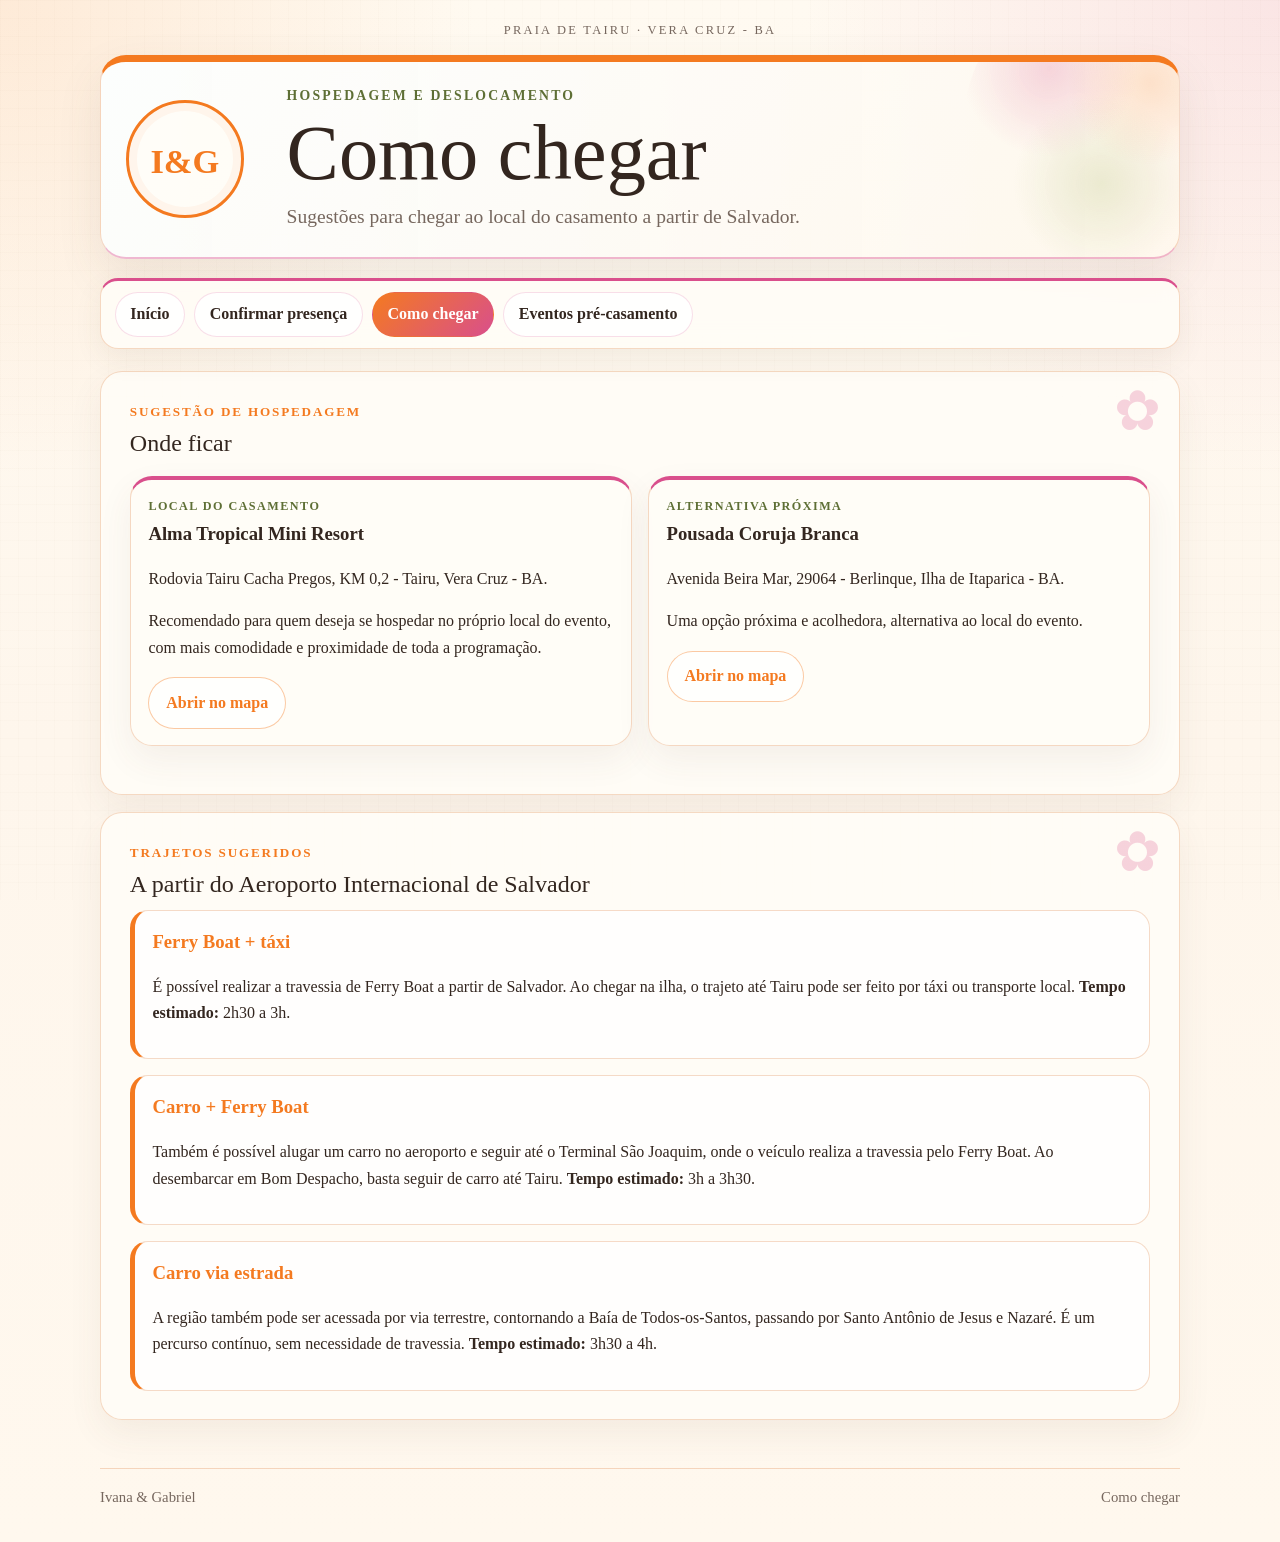
==== como-chegar.html @ ae54f816 "First Commit" ====
<!DOCTYPE html>
<html lang="pt-BR">
<head>
  <meta charset="utf-8">
  <meta name="viewport" content="width=device-width, initial-scale=1.0">
  <title>Como chegar · Ivana & Gabriel</title>
  <link rel="stylesheet" href="casamento.css">
</head>
<body>
  <div class="wedding-topbar">Praia de Tairu · Vera Cruz - BA</div>

  <main class="content">
    <header class="wedding-header">
      <div class="monogram"><span>I&amp;G</span></div>
      <div class="wedding-header-text">
        <p class="wedding-line1">Hospedagem e deslocamento</p>
        <h1 class="wedding-line2">Como chegar</h1>
        <p class="wedding-line3">Sugestões para chegar ao local do casamento a partir de Salvador.</p>
      </div>
    </header>

    <nav class="casamento-nav" aria-label="Navegação principal do casamento">
      <ul>
        <li><a href="index.html">Início</a></li>
        <li><a href="confirmacao.html">Confirmar presença</a></li>
        <li><a class="active" href="como-chegar.html">Como chegar</a></li>
        <li><a href="eventos.html">Eventos pré-casamento</a></li>
      </ul>
    </nav>

    <section class="content-box">
      <p class="eyebrow">Sugestão de hospedagem</p>
      <h1>Onde ficar</h1>
      <div class="place-grid">
        <article class="place-card">
          <span class="card-label">Local do casamento</span>
          <h3>Alma Tropical Mini Resort</h3>
          <p>Rodovia Tairu Cacha Pregos, KM 0,2 - Tairu, Vera Cruz - BA.</p>
          <p>Recomendado para quem deseja se hospedar no próprio local do evento, com mais comodidade e proximidade de toda a programação.</p>
          <div class="button-row">
            <a class="secondary-button" href="https://www.google.com/maps/search/?api=1&query=Alma%20Tropical%20Mini%20Resort%20Tairu%20Vera%20Cruz%20BA" target="_blank" rel="noopener">Abrir no mapa</a>
          </div>
        </article>

        <article class="place-card">
          <span class="card-label">Alternativa próxima</span>
          <h3>Pousada Coruja Branca</h3>
          <p>Avenida Beira Mar, 29064 - Berlinque, Ilha de Itaparica - BA.</p>
          <p>Uma opção próxima e acolhedora, alternativa ao local do evento.</p>
          <div class="button-row">
            <a class="secondary-button" href="https://www.google.com/maps/search/?api=1&query=Pousada%20Coruja%20Branca%20Berlinque%20Ilha%20de%20Itaparica%20BA" target="_blank" rel="noopener">Abrir no mapa</a>
          </div>
        </article>
      </div>
    </section>

    <section class="content-box">
      <p class="eyebrow">Trajetos sugeridos</p>
      <h1>A partir do Aeroporto Internacional de Salvador</h1>
      <div class="route-list">
        <article class="route-item">
          <h3>Ferry Boat + táxi</h3>
          <p>
            É possível realizar a travessia de Ferry Boat a partir de Salvador.
            Ao chegar na ilha, o trajeto até Tairu pode ser feito por táxi ou transporte local.
            <strong>Tempo estimado:</strong> 2h30 a 3h.
          </p>
        </article>

        <article class="route-item">
          <h3>Carro + Ferry Boat</h3>
          <p>
            Também é possível alugar um carro no aeroporto e seguir até o Terminal São Joaquim,
            onde o veículo realiza a travessia pelo Ferry Boat. Ao desembarcar em Bom Despacho,
            basta seguir de carro até Tairu. <strong>Tempo estimado:</strong> 3h a 3h30.
          </p>
        </article>

        <article class="route-item">
          <h3>Carro via estrada</h3>
          <p>
            A região também pode ser acessada por via terrestre, contornando a Baía de Todos-os-Santos,
            passando por Santo Antônio de Jesus e Nazaré. É um percurso contínuo, sem necessidade de travessia.
            <strong>Tempo estimado:</strong> 3h30 a 4h.
          </p>
        </article>
      </div>
    </section>
  </main>

  <footer class="footer">
    <span>Ivana &amp; Gabriel</span>
    <span>Como chegar</span>
  </footer>
</body>
</html>
---- casamento.css ----
:root {
  --linen: #fff8ee;
  --paper: #fffdf7;
  --sand: #f6dfbd;
  --orange: #f47a20;
  --coral: #e95f59;
  --pink: #d94f8c;
  --leaf: #9cab55;
  --leaf-dark: #5e6f35;
  --sky: #bde7e7;
  --ink: #33261f;
  --muted: #76675e;
  --border: rgba(220, 121, 58, 0.28);
  --shadow: rgba(94, 76, 55, 0.10);
}

* {
  box-sizing: border-box;
}

html {
  scroll-behavior: smooth;
}

body {
  margin: 0;
  background:
    radial-gradient(circle at top left, rgba(244, 122, 32, 0.12), transparent 30rem),
    radial-gradient(circle at top right, rgba(217, 79, 140, 0.12), transparent 30rem),
    linear-gradient(180deg, #fffaf1 0%, #fef6ec 48%, #fff8ee 100%);
  color: var(--ink);
  font-family: Georgia, "Times New Roman", serif;
  line-height: 1.65;
}

body::before {
  content: "";
  position: fixed;
  inset: 0;
  pointer-events: none;
  opacity: 0.42;
  background-image:
    linear-gradient(90deg, rgba(94, 76, 55, 0.035) 1px, transparent 1px),
    linear-gradient(rgba(94, 76, 55, 0.035) 1px, transparent 1px);
  background-size: 18px 18px;
}

main.content {
  width: min(1080px, calc(100% - 2rem));
  margin: 0 auto 3rem auto;
  position: relative;
}

.wedding-topbar {
  width: min(1080px, calc(100% - 2rem));
  margin: 1.25rem auto 0.9rem auto;
  display: flex;
  justify-content: center;
  color: var(--muted);
  letter-spacing: 0.18em;
  text-transform: uppercase;
  font-size: 0.78rem;
}

.wedding-header {
  position: relative;
  overflow: hidden;
  display: grid;
  grid-template-columns: 140px 1fr;
  gap: 1.3rem;
  align-items: center;
  background:
    linear-gradient(135deg, rgba(255,255,255,0.92), rgba(255, 248, 238, 0.92)),
    linear-gradient(90deg, rgba(189,231,231,0.55), rgba(246,223,189,0.30));
  border: 1px solid var(--border);
  border-top: 7px solid var(--orange);
  border-bottom: 2px solid rgba(217, 79, 140, 0.40);
  border-radius: 26px;
  padding: 1.45rem 1.55rem;
  margin: 0 auto 1.2rem auto;
  box-shadow: 0 18px 45px var(--shadow);
}

.wedding-header::after {
  content: "";
  position: absolute;
  right: -4.5rem;
  top: -5rem;
  width: 18rem;
  height: 18rem;
  border-radius: 50%;
  background:
    radial-gradient(circle at 30% 30%, rgba(217, 79, 140, 0.22), transparent 31%),
    radial-gradient(circle at 65% 35%, rgba(244, 122, 32, 0.18), transparent 31%),
    radial-gradient(circle at 48% 70%, rgba(156, 171, 85, 0.20), transparent 35%);
}

.monogram {
  position: relative;
  z-index: 1;
  width: 118px;
  height: 118px;
  border-radius: 50%;
  display: grid;
  place-items: center;
  border: 3px solid var(--orange);
  background: rgba(255, 253, 247, 0.82);
  color: var(--orange);
  font-size: 2.15rem;
  font-weight: 700;
  box-shadow: inset 0 0 0 8px rgba(244, 122, 32, 0.06);
}

.monogram span {
  transform: translateY(2px);
}

.wedding-header-text {
  position: relative;
  z-index: 1;
}

.wedding-line1 {
  margin: 0 0 0.35rem 0;
  font-size: 0.86rem;
  font-weight: 700;
  text-transform: uppercase;
  letter-spacing: 0.16em;
  color: var(--leaf-dark);
}

.wedding-line2 {
  margin: 0;
  font-size: clamp(2.35rem, 7vw, 4.9rem);
  line-height: 1.02;
  font-weight: 500;
  color: var(--ink);
}

.wedding-line2 .amp {
  color: var(--orange);
  font-size: 1.12em;
}

.wedding-line3 {
  margin: 0.5rem 0 0 0;
  font-size: clamp(1rem, 2vw, 1.22rem);
  color: var(--muted);
}

.casamento-nav {
  position: sticky;
  top: 0.75rem;
  z-index: 10;
  background: rgba(255, 253, 247, 0.88);
  backdrop-filter: blur(10px);
  border: 1px solid var(--border);
  border-top: 3px solid var(--pink);
  border-radius: 18px;
  padding: 0.7rem 0.85rem;
  margin-bottom: 1.4rem;
  box-shadow: 0 10px 28px rgba(94, 76, 55, 0.08);
}

.casamento-nav ul {
  list-style: none;
  display: flex;
  flex-wrap: wrap;
  gap: 0.55rem;
  margin: 0;
  padding: 0;
}

.casamento-nav a {
  display: inline-block;
  text-decoration: none;
  color: var(--ink);
  background: rgba(255,255,255,0.78);
  border: 1px solid rgba(217, 79, 140, 0.18);
  border-radius: 999px;
  padding: 0.5rem 0.92rem;
  font-weight: 700;
  transition: transform .15s ease, background .15s ease, border-color .15s ease;
}

.casamento-nav a:hover {
  transform: translateY(-1px);
  background: rgba(246, 223, 189, 0.45);
  border-color: rgba(244, 122, 32, 0.50);
  color: var(--orange);
}

.casamento-nav a.active {
  background: linear-gradient(135deg, var(--orange), var(--pink));
  border-color: transparent;
  color: #fff;
}

.hero-panel,
.content-box,
.course-intro,
.section-note,
.event-block,
.place-card,
.rsvp-card {
  background: rgba(255, 253, 247, 0.87);
  border: 1px solid var(--border);
  border-radius: 22px;
  box-shadow: 0 14px 35px rgba(94, 76, 55, 0.07);
}

.hero-panel {
  position: relative;
  overflow: hidden;
  padding: clamp(1.35rem, 3vw, 2.2rem);
  margin-bottom: 1.4rem;
}

.hero-panel::before,
.content-box::before {
  content: "✿";
  position: absolute;
  right: 1.1rem;
  top: 0.7rem;
  color: rgba(217, 79, 140, 0.24);
  font-size: 3.5rem;
  line-height: 1;
}

.eyebrow {
  margin: 0 0 0.45rem 0;
  color: var(--orange);
  font-weight: 800;
  letter-spacing: 0.14em;
  text-transform: uppercase;
  font-size: 0.82rem;
}

.hero-panel h1,
.content-box h1,
.content-box h2,
.section-title {
  margin: 0 0 0.75rem 0;
  color: var(--ink);
  line-height: 1.12;
  font-weight: 500;
}

.hero-panel h1 {
  font-size: clamp(2rem, 5vw, 3.4rem);
}

.lead {
  max-width: 760px;
  margin: 0 0 1rem 0;
  font-size: 1.1rem;
  color: var(--muted);
}

.highlight-strip {
  display: grid;
  grid-template-columns: repeat(auto-fit, minmax(165px, 1fr));
  gap: 0.75rem;
  margin: 1.3rem 0 0 0;
}

.highlight-item {
  border-left: 4px solid var(--orange);
  background: rgba(246, 223, 189, 0.30);
  border-radius: 14px;
  padding: 0.85rem 0.95rem;
}

.highlight-label,
.card-label {
  display: block;
  color: var(--leaf-dark);
  font-size: 0.76rem;
  font-weight: 800;
  text-transform: uppercase;
  letter-spacing: 0.12em;
}

.highlight-value {
  display: block;
  margin-top: 0.2rem;
  font-weight: 700;
}

.cards-grid {
  display: grid;
  grid-template-columns: repeat(auto-fit, minmax(245px, 1fr));
  gap: 1rem;
  margin-bottom: 1.5rem;
}

.cards-grid a {
  text-decoration: none;
  color: inherit;
}

.page-card {
  height: 100%;
  position: relative;
  overflow: hidden;
  background: rgba(255, 253, 247, 0.92);
  border: 1px solid var(--border);
  border-top: 4px solid var(--orange);
  border-radius: 20px;
  padding: 1rem 1.05rem;
  transition: transform 0.15s ease, box-shadow 0.15s ease, border-color 0.15s ease;
}

.page-card::after {
  content: "";
  position: absolute;
  right: -1.1rem;
  bottom: -1.1rem;
  width: 5.8rem;
  height: 5.8rem;
  border-radius: 50%;
  background: rgba(189, 231, 231, 0.40);
}

.page-card:hover {
  transform: translateY(-3px);
  box-shadow: 0 18px 38px rgba(94, 76, 55, 0.12);
  border-color: rgba(217, 79, 140, 0.42);
}

.page-card h3 {
  margin: 0.25rem 0 0.45rem 0;
  font-size: 1.18rem;
  color: var(--ink);
}

.page-card p {
  margin: 0;
  color: var(--muted);
}

.content-box {
  position: relative;
  padding: clamp(1.2rem, 3vw, 1.8rem);
  margin-bottom: 1.1rem;
}

.section-note {
  border-left: 5px solid var(--leaf);
  padding: 1rem 1.1rem;
  color: var(--muted);
  margin-bottom: 1rem;
}

.timeline {
  display: grid;
  gap: 1rem;
  margin: 1.3rem 0;
}

.event-block {
  overflow: hidden;
  display: grid;
  grid-template-columns: 180px 1fr;
  border-left: 6px solid var(--orange);
}

.event-date {
  background: linear-gradient(180deg, rgba(244, 122, 32, 0.13), rgba(217, 79, 140, 0.08));
  padding: 1rem;
  font-weight: 800;
  color: var(--orange);
}

.event-body {
  padding: 1rem 1.15rem;
}

.event-body h3 {
  margin: 0 0 0.35rem 0;
  font-size: 1.25rem;
}

.event-body p {
  margin: 0;
  color: var(--muted);
}

.place-grid {
  display: grid;
  grid-template-columns: repeat(auto-fit, minmax(270px, 1fr));
  gap: 1rem;
  margin: 1.2rem 0;
}

.place-card {
  padding: 1rem 1.1rem;
  border-top: 4px solid var(--pink);
}

.place-card h3 {
  margin: 0.2rem 0 0.35rem 0;
}

.route-list {
  display: grid;
  gap: 1rem;
}

.route-item {
  background: rgba(255, 255, 255, 0.72);
  border: 1px solid var(--border);
  border-left: 5px solid var(--orange);
  border-radius: 18px;
  padding: 1rem 1.1rem;
}

.route-item h3 {
  color: var(--orange);
  margin: 0 0 0.35rem 0;
}

.button-row {
  display: flex;
  flex-wrap: wrap;
  gap: 0.7rem;
  margin-top: 1rem;
}

.primary-button,
.secondary-button {
  display: inline-block;
  text-decoration: none;
  border-radius: 999px;
  font-weight: 800;
  padding: 0.72rem 1.05rem;
}

.primary-button {
  background: linear-gradient(135deg, var(--orange), var(--pink));
  color: #fff;
  box-shadow: 0 12px 24px rgba(244, 122, 32, 0.20);
}

.secondary-button {
  color: var(--orange);
  border: 1px solid rgba(244, 122, 32, 0.40);
  background: rgba(255,255,255,0.72);
}

.rsvp-card {
  padding: 1.2rem;
  margin-top: 1rem;
}

.rsvp-options {
  display: grid;
  gap: 0.85rem;
  margin: 1rem 0;
}

.rsvp-option {
  display: flex;
  align-items: center;
  gap: 0.75rem;
  border: 1px solid var(--border);
  border-radius: 16px;
  padding: 0.85rem;
  background: rgba(255, 255, 255, 0.62);
  font-weight: 700;
}

.rsvp-option input {
  width: 1.1rem;
  height: 1.1rem;
  accent-color: var(--orange);
}

.form-grid {
  display: grid;
  grid-template-columns: repeat(auto-fit, minmax(220px, 1fr));
  gap: 0.8rem;
}

.form-field label {
  display: block;
  font-weight: 800;
  color: var(--leaf-dark);
  font-size: 0.82rem;
  text-transform: uppercase;
  letter-spacing: 0.08em;
  margin-bottom: 0.25rem;
}

.form-field input,
.form-field textarea {
  width: 100%;
  border: 1px solid var(--border);
  border-radius: 14px;
  padding: 0.75rem 0.85rem;
  font: inherit;
  background: rgba(255,255,255,0.78);
  color: var(--ink);
}

.form-field textarea {
  min-height: 105px;
  resize: vertical;
}

.footer {
  width: min(1080px, calc(100% - 2rem));
  margin: 2rem auto;
  color: var(--muted);
  display: flex;
  justify-content: space-between;
  gap: 1rem;
  border-top: 1px solid var(--border);
  padding-top: 1rem;
  font-size: 0.92rem;
}

small,
.muted {
  color: var(--muted);
}

@media (max-width: 720px) {
  .wedding-header,
  .event-block {
    grid-template-columns: 1fr;
  }

  .wedding-header {
    text-align: center;
  }

  .monogram {
    margin: 0 auto;
    width: 98px;
    height: 98px;
  }

  .casamento-nav {
    position: static;
  }

  .casamento-nav ul {
    flex-direction: column;
  }

  .casamento-nav a {
    width: 100%;
    text-align: center;
  }

  .event-date {
    padding-bottom: 0.2rem;
  }

  .footer {
    flex-direction: column;
    text-align: center;
  }
}
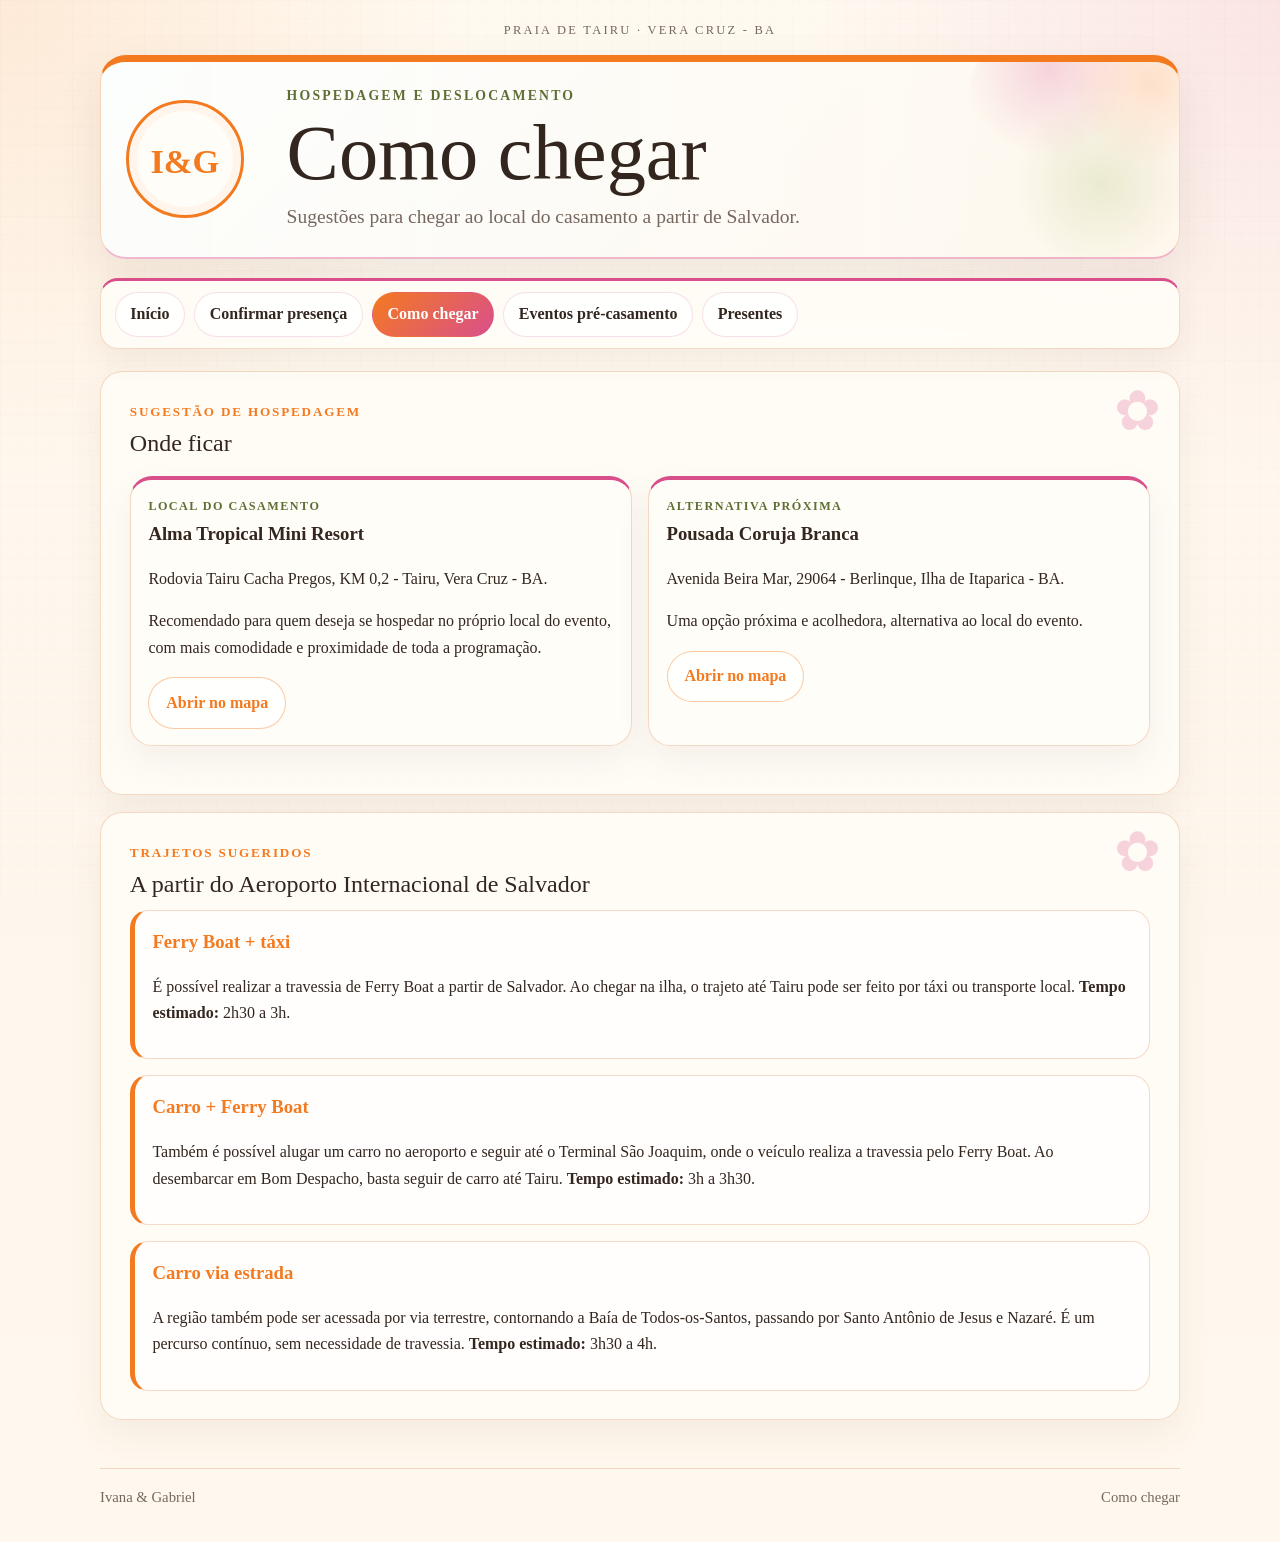
==== commit e4583d30: "Updated site" ====
--- a/como-chegar.html
+++ b/como-chegar.html
@@ -22,9 +22,10 @@
     <nav class="casamento-nav" aria-label="Navegação principal do casamento">
       <ul>
         <li><a href="index.html">Início</a></li>
-        <li><a href="confirmacao.html">Confirmar presença</a></li>
+        <li><a href="https://gabrielorso.shinyapps.io/Confirmacao" target="_blank" rel="noopener">Confirmar presença</a></li>
         <li><a class="active" href="como-chegar.html">Como chegar</a></li>
         <li><a href="eventos.html">Eventos pré-casamento</a></li>
+        <li><a href="presentes.html">Presentes</a></li>
       </ul>
     </nav>
 
--- a/casamento.css
+++ b/casamento.css
@@ -563,3 +563,159 @@
     text-align: center;
   }
 }
+
+
+/* Página de presentes */
+.gifts-intro {
+  overflow: hidden;
+}
+
+.pix-box {
+  display: grid;
+  gap: 0.2rem;
+  width: min(560px, 100%);
+  margin-top: 1rem;
+  padding: 0.95rem 1.05rem;
+  border: 1px dashed rgba(244, 122, 32, 0.65);
+  border-radius: 18px;
+  background: rgba(255, 255, 255, 0.72);
+  cursor: pointer;
+}
+
+.pix-box strong {
+  color: var(--orange);
+  font-size: 1.2rem;
+  letter-spacing: 0.03em;
+}
+
+.pix-box small {
+  color: var(--muted);
+}
+
+.gifts-note {
+  margin-top: -0.3rem;
+  margin-bottom: 1rem;
+}
+
+.gifts-grid {
+  display: grid;
+  grid-template-columns: repeat(auto-fit, minmax(245px, 1fr));
+  gap: 1rem;
+  margin-bottom: 1.5rem;
+}
+
+.gift-card {
+  overflow: hidden;
+  display: grid;
+  grid-template-rows: 118px 1fr;
+  background: rgba(255, 253, 247, 0.92);
+  border: 1px solid var(--border);
+  border-radius: 20px;
+  box-shadow: 0 14px 35px rgba(94, 76, 55, 0.07);
+}
+
+.gift-photo {
+  display: grid;
+  place-items: center;
+  min-height: 118px;
+  font-size: 3rem;
+  background:
+    radial-gradient(circle at 20% 20%, rgba(255, 255, 255, 0.75), transparent 32%),
+    linear-gradient(135deg, rgba(189,231,231,0.50), rgba(246,223,189,0.50));
+}
+
+.gift-viagem { background: linear-gradient(135deg, rgba(189,231,231,0.72), rgba(156,171,85,0.28)); }
+.gift-boleto { background: linear-gradient(135deg, rgba(246,223,189,0.70), rgba(244,122,32,0.18)); }
+.gift-bahia { background: linear-gradient(135deg, rgba(217,79,140,0.22), rgba(244,122,32,0.22)); }
+.gift-casa { background: linear-gradient(135deg, rgba(255,255,255,0.80), rgba(246,223,189,0.55)); }
+.gift-cafe { background: linear-gradient(135deg, rgba(246,223,189,0.62), rgba(189,231,231,0.36)); }
+.gift-limpeza { background: linear-gradient(135deg, rgba(189,231,231,0.66), rgba(217,79,140,0.16)); }
+.gift-jantar { background: linear-gradient(135deg, rgba(244,122,32,0.19), rgba(217,79,140,0.22)); }
+.gift-livre { background: linear-gradient(135deg, rgba(255,248,238,0.85), rgba(156,171,85,0.26)); }
+
+.gift-content {
+  padding: 0.95rem 1rem 1.05rem;
+}
+
+.gift-content h3 {
+  margin: 0.22rem 0 0.35rem;
+  font-size: 1.1rem;
+  line-height: 1.22;
+}
+
+.gift-content p {
+  margin: 0 0 0.75rem;
+  color: var(--muted);
+  min-height: 3.1rem;
+}
+
+.gift-price {
+  display: block;
+  color: var(--orange);
+  font-size: 1.05rem;
+  margin-bottom: 0.8rem;
+}
+
+.gift-button {
+  width: 100%;
+  border: 0;
+  border-radius: 999px;
+  padding: 0.72rem 1rem;
+  background: linear-gradient(135deg, var(--orange), var(--pink));
+  color: #fff;
+  font: inherit;
+  font-weight: 800;
+  cursor: pointer;
+  box-shadow: 0 12px 24px rgba(244, 122, 32, 0.16);
+  transition: transform .15s ease, filter .15s ease;
+}
+
+.gift-button:hover {
+  transform: translateY(-1px);
+  filter: brightness(1.03);
+}
+
+#copy-toast {
+  position: fixed;
+  left: 50%;
+  bottom: 24px;
+  z-index: 9999;
+  transform: translateX(-50%) translateY(12px);
+  pointer-events: none;
+  opacity: 0;
+  padding: 0.72rem 1rem;
+  border-radius: 999px;
+  background: linear-gradient(135deg, var(--orange), var(--pink));
+  color: #fff;
+  font-weight: 800;
+  box-shadow: 0 18px 36px rgba(94, 76, 55, 0.20);
+  transition: opacity .18s ease, transform .18s ease;
+}
+
+#copy-toast.show {
+  opacity: 1;
+  transform: translateX(-50%) translateY(0);
+}
+
+.copyable {
+  -webkit-tap-highlight-color: transparent;
+}
+
+@media (max-width: 520px) {
+  .gifts-grid {
+    grid-template-columns: 1fr;
+  }
+
+  .gift-card {
+    grid-template-rows: 92px 1fr;
+  }
+
+  .gift-photo {
+    min-height: 92px;
+    font-size: 2.55rem;
+  }
+
+  .gift-content p {
+    min-height: auto;
+  }
+}
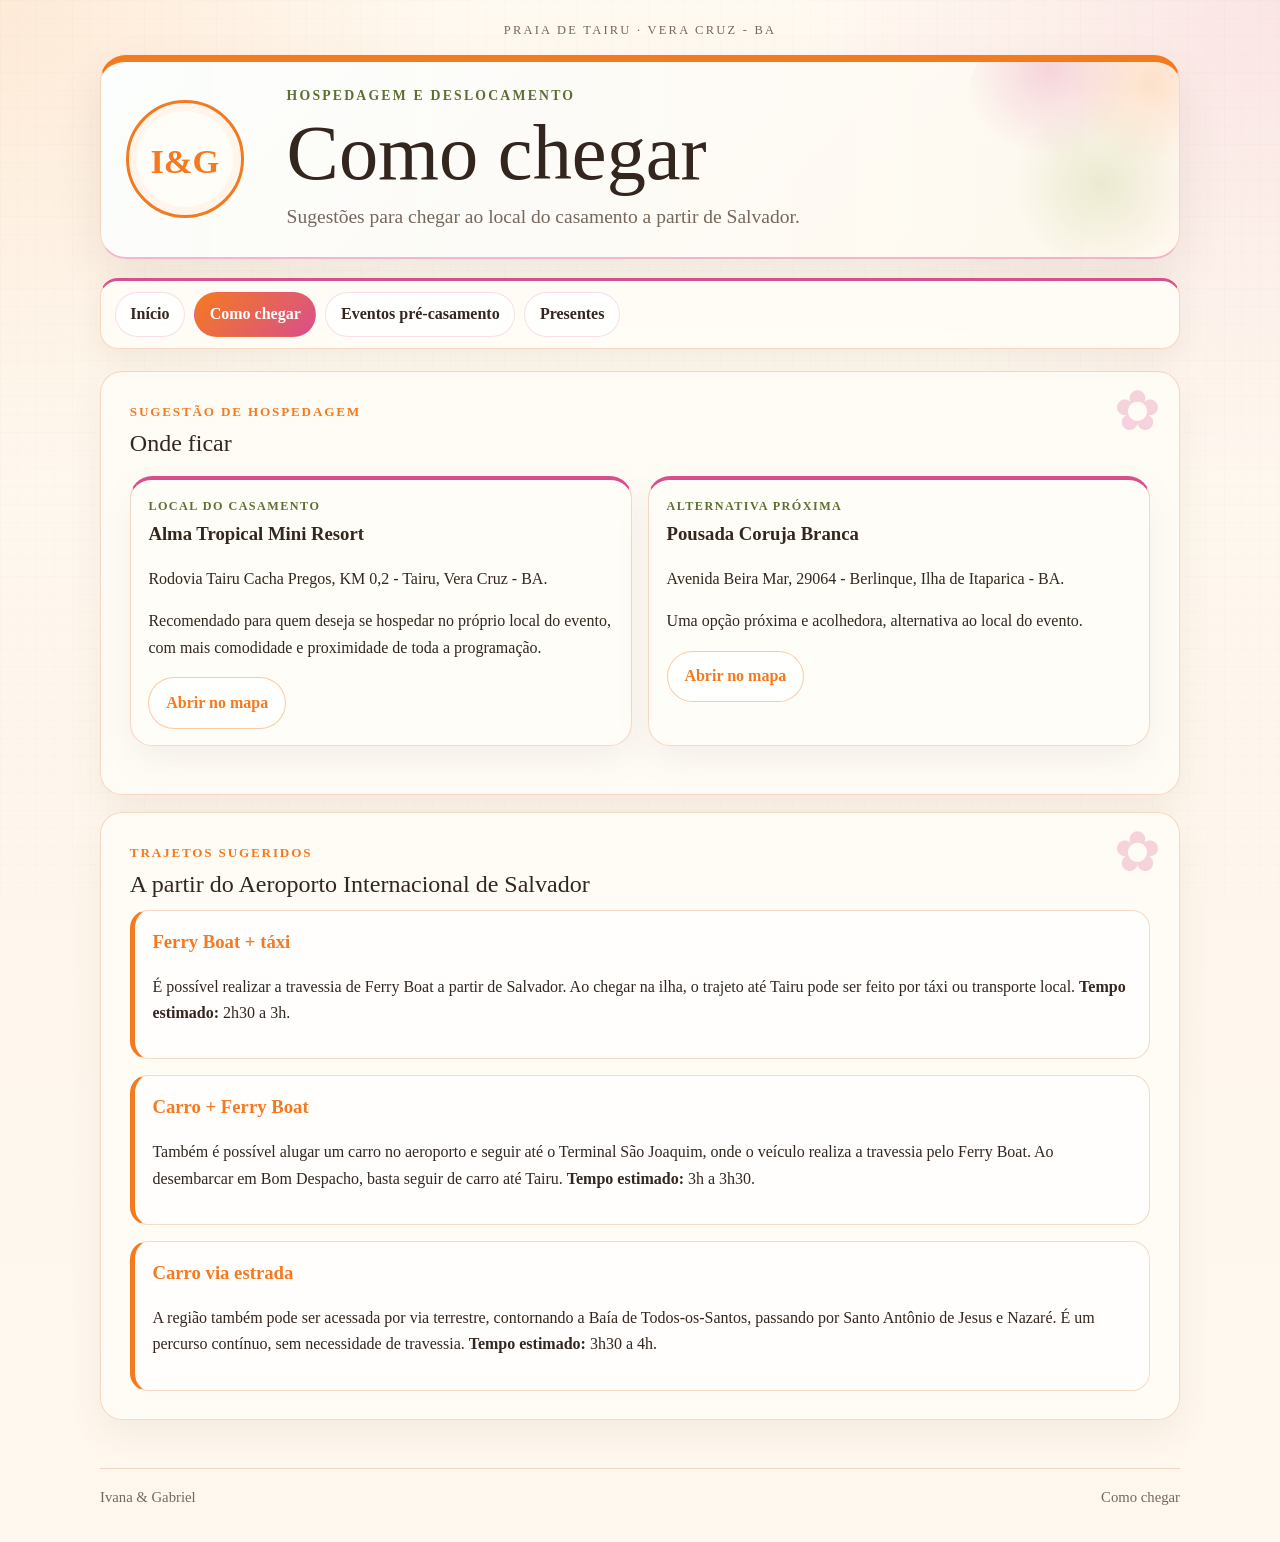
==== commit 09f50921: "Updated website" ====
--- a/como-chegar.html
+++ b/como-chegar.html
@@ -22,7 +22,9 @@
     <nav class="casamento-nav" aria-label="Navegação principal do casamento">
       <ul>
         <li><a href="index.html">Início</a></li>
+        <!--
         <li><a href="https://gabrielorso.shinyapps.io/Confirmacao" target="_blank" rel="noopener">Confirmar presença</a></li>
+        -->
         <li><a class="active" href="como-chegar.html">Como chegar</a></li>
         <li><a href="eventos.html">Eventos pré-casamento</a></li>
         <li><a href="presentes.html">Presentes</a></li>
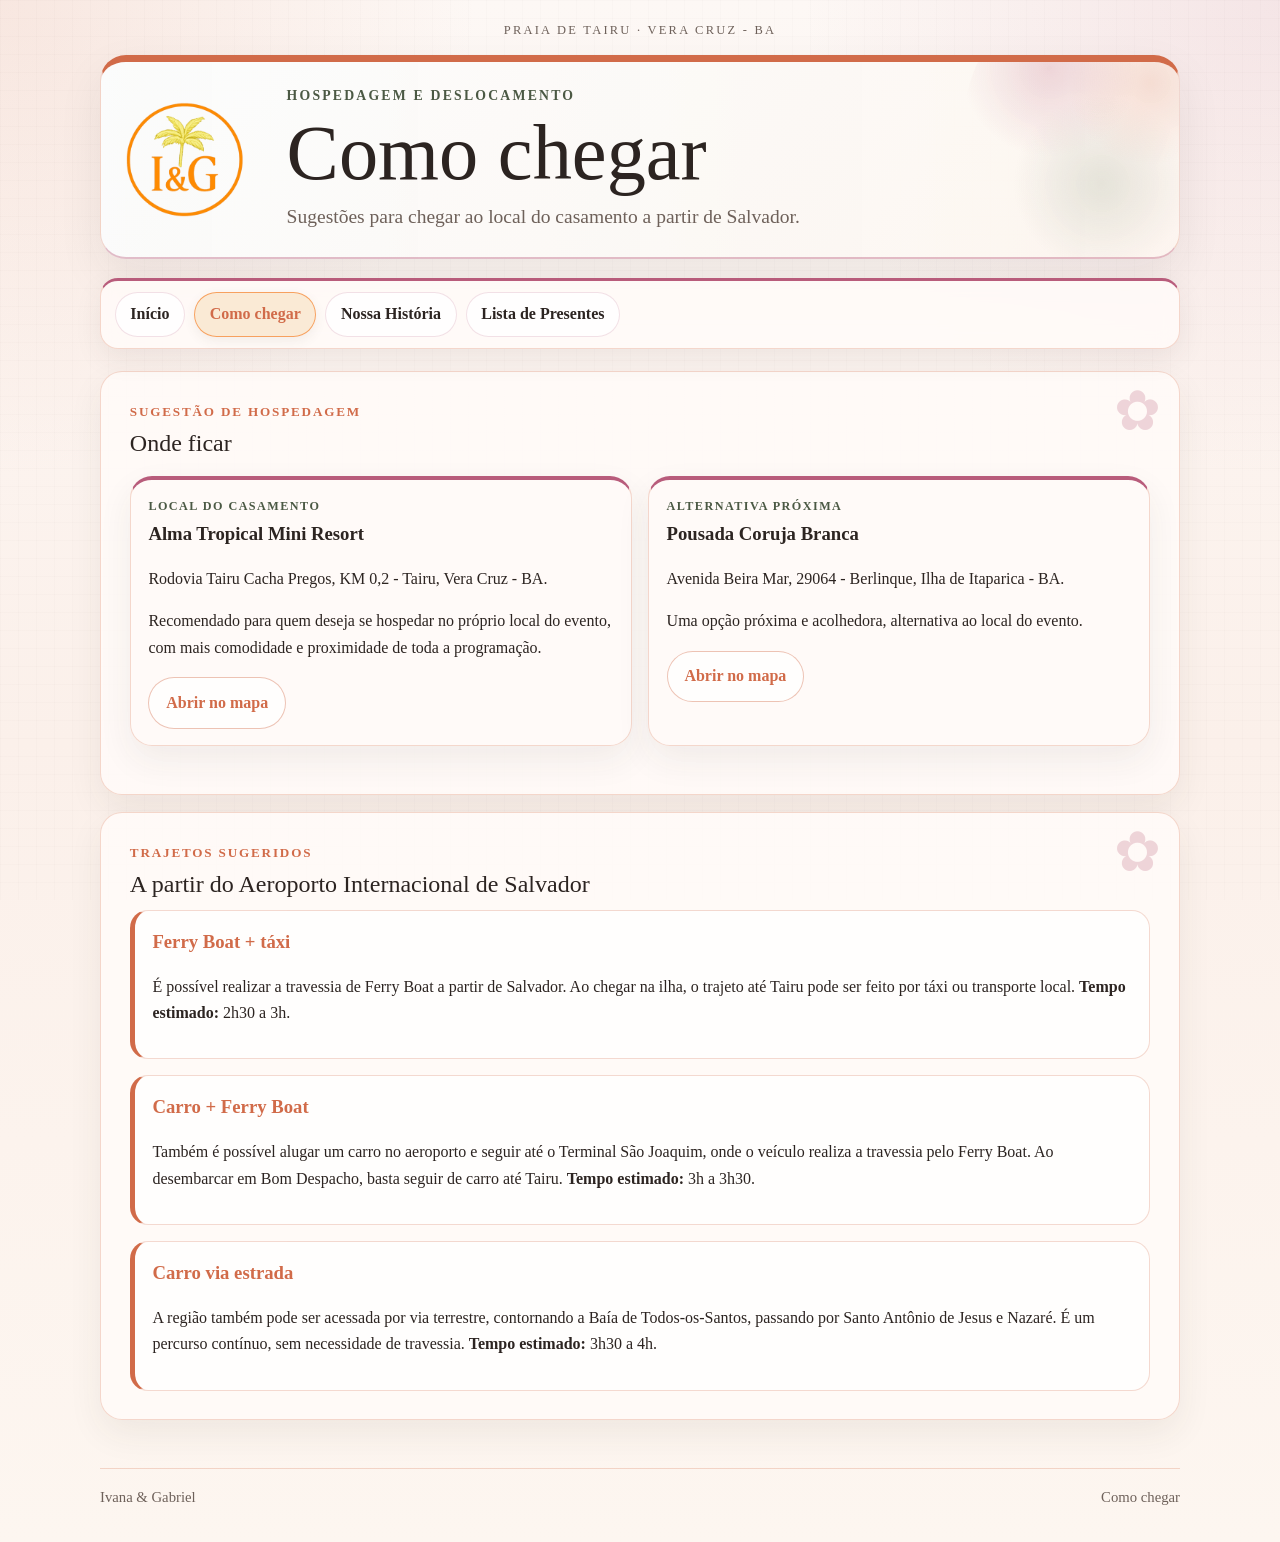
==== commit cefda849: "Updated Website" ====
--- a/como-chegar.html
+++ b/como-chegar.html
@@ -11,7 +11,7 @@
 
   <main class="content">
     <header class="wedding-header">
-      <div class="monogram"><span>I&amp;G</span></div>
+      <div class="monogram"><img src="img/IG.png" alt="Monograma de Ivana e Gabriel"></div>
       <div class="wedding-header-text">
         <p class="wedding-line1">Hospedagem e deslocamento</p>
         <h1 class="wedding-line2">Como chegar</h1>
@@ -26,8 +26,8 @@
         <li><a href="https://gabrielorso.shinyapps.io/Confirmacao" target="_blank" rel="noopener">Confirmar presença</a></li>
         -->
         <li><a class="active" href="como-chegar.html">Como chegar</a></li>
-        <li><a href="eventos.html">Eventos pré-casamento</a></li>
-        <li><a href="presentes.html">Presentes</a></li>
+        <li><a href="historia.html">Nossa História</a></li>
+        <li><a href="presentes.html">Lista de Presentes</a></li>
       </ul>
     </nav>
 
--- a/casamento.css
+++ b/casamento.css
@@ -1,17 +1,18 @@
 :root {
-  --linen: #fff8ee;
-  --paper: #fffdf7;
-  --sand: #f6dfbd;
-  --orange: #f47a20;
-  --coral: #e95f59;
-  --pink: #d94f8c;
-  --leaf: #9cab55;
-  --leaf-dark: #5e6f35;
-  --sky: #bde7e7;
-  --ink: #33261f;
-  --muted: #76675e;
-  --border: rgba(220, 121, 58, 0.28);
-  --shadow: rgba(94, 76, 55, 0.10);
+  --linen: #fdf6f0;
+  --paper: #fffbf9;
+  --sand: #e8d5c4;
+  --orange: #d16b49;
+  --ampcolor: #ff8b00;
+  --coral: #d97368;
+  --pink: #b85c7b;
+  --leaf: #829379;
+  --leaf-dark: #4b5944;
+  --sky: #a8c4c7;
+  --ink: #2c2421;
+  --muted: #6e615a;
+  --border: rgba(209, 107, 73, 0.25);
+  --shadow: rgba(44, 36, 33, 0.08);
 }
 
 * {
@@ -25,9 +26,9 @@
 body {
   margin: 0;
   background:
-    radial-gradient(circle at top left, rgba(244, 122, 32, 0.12), transparent 30rem),
-    radial-gradient(circle at top right, rgba(217, 79, 140, 0.12), transparent 30rem),
-    linear-gradient(180deg, #fffaf1 0%, #fef6ec 48%, #fff8ee 100%);
+    radial-gradient(circle at top left, rgba(209, 107, 73, 0.12), transparent 30rem),
+    radial-gradient(circle at top right, rgba(184, 92, 123, 0.12), transparent 30rem),
+    linear-gradient(180deg, #fdf8f5 0%, #fbf0ea 48%, #fdf6f0 100%);
   color: var(--ink);
   font-family: Georgia, "Times New Roman", serif;
   line-height: 1.65;
@@ -40,8 +41,8 @@
   pointer-events: none;
   opacity: 0.42;
   background-image:
-    linear-gradient(90deg, rgba(94, 76, 55, 0.035) 1px, transparent 1px),
-    linear-gradient(rgba(94, 76, 55, 0.035) 1px, transparent 1px);
+    linear-gradient(90deg, rgba(60, 50, 45, 0.035) 1px, transparent 1px),
+    linear-gradient(rgba(60, 50, 45, 0.035) 1px, transparent 1px);
   background-size: 18px 18px;
 }
 
@@ -70,11 +71,11 @@
   gap: 1.3rem;
   align-items: center;
   background:
-    linear-gradient(135deg, rgba(255,255,255,0.92), rgba(255, 248, 238, 0.92)),
-    linear-gradient(90deg, rgba(189,231,231,0.55), rgba(246,223,189,0.30));
+    linear-gradient(135deg, rgba(255, 255, 255, 0.92), rgba(253, 246, 240, 0.92)),
+    linear-gradient(90deg, rgba(168, 196, 199, 0.55), rgba(232, 213, 196, 0.30));
   border: 1px solid var(--border);
   border-top: 7px solid var(--orange);
-  border-bottom: 2px solid rgba(217, 79, 140, 0.40);
+  border-bottom: 2px solid rgba(184, 92, 123, 0.40);
   border-radius: 26px;
   padding: 1.45rem 1.55rem;
   margin: 0 auto 1.2rem auto;
@@ -90,9 +91,9 @@
   height: 18rem;
   border-radius: 50%;
   background:
-    radial-gradient(circle at 30% 30%, rgba(217, 79, 140, 0.22), transparent 31%),
-    radial-gradient(circle at 65% 35%, rgba(244, 122, 32, 0.18), transparent 31%),
-    radial-gradient(circle at 48% 70%, rgba(156, 171, 85, 0.20), transparent 35%);
+    radial-gradient(circle at 30% 30%, rgba(184, 92, 123, 0.22), transparent 31%),
+    radial-gradient(circle at 65% 35%, rgba(209, 107, 73, 0.18), transparent 31%),
+    radial-gradient(circle at 48% 70%, rgba(130, 147, 121, 0.20), transparent 35%);
 }
 
 .monogram {
@@ -100,15 +101,21 @@
   z-index: 1;
   width: 118px;
   height: 118px;
-  border-radius: 50%;
   display: grid;
   place-items: center;
-  border: 3px solid var(--orange);
-  background: rgba(255, 253, 247, 0.82);
-  color: var(--orange);
-  font-size: 2.15rem;
-  font-weight: 700;
-  box-shadow: inset 0 0 0 8px rgba(244, 122, 32, 0.06);
+
+  /* A própria imagem já possui o círculo */
+  border: none;
+  border-radius: 0;
+  background: transparent;
+  box-shadow: none;
+}
+
+.monogram img {
+  display: block;
+  width: 100%;
+  height: 100%;
+  object-fit: contain;
 }
 
 .monogram span {
@@ -138,7 +145,7 @@
 }
 
 .wedding-line2 .amp {
-  color: var(--orange);
+  color: var(--ampcolor);
   font-size: 1.12em;
 }
 
@@ -152,14 +159,14 @@
   position: sticky;
   top: 0.75rem;
   z-index: 10;
-  background: rgba(255, 253, 247, 0.88);
+  background: rgba(255, 251, 249, 0.88);
   backdrop-filter: blur(10px);
   border: 1px solid var(--border);
   border-top: 3px solid var(--pink);
   border-radius: 18px;
   padding: 0.7rem 0.85rem;
   margin-bottom: 1.4rem;
-  box-shadow: 0 10px 28px rgba(94, 76, 55, 0.08);
+  box-shadow: 0 10px 28px rgba(60, 50, 45, 0.08);
 }
 
 .casamento-nav ul {
@@ -175,8 +182,8 @@
   display: inline-block;
   text-decoration: none;
   color: var(--ink);
-  background: rgba(255,255,255,0.78);
-  border: 1px solid rgba(217, 79, 140, 0.18);
+  background: rgba(255, 255, 255, 0.78);
+  border: 1px solid rgba(184, 92, 123, 0.18);
   border-radius: 999px;
   padding: 0.5rem 0.92rem;
   font-weight: 700;
@@ -185,15 +192,16 @@
 
 .casamento-nav a:hover {
   transform: translateY(-1px);
-  background: rgba(246, 223, 189, 0.45);
-  border-color: rgba(244, 122, 32, 0.50);
+  background: rgba(232, 213, 196, 0.45);
+  border-color: rgba(209, 107, 73, 0.50);
   color: var(--orange);
 }
 
 .casamento-nav a.active {
-  background: linear-gradient(135deg, var(--orange), var(--pink));
-  border-color: transparent;
-  color: #fff;
+  background: rgba(246, 223, 189, 0.58);
+  border-color: rgba(244, 122, 32, 0.65);
+  color: var(--orange);
+  box-shadow: 0 4px 12px rgba(94, 76, 55, 0.08);
 }
 
 .hero-panel,
@@ -203,10 +211,10 @@
 .event-block,
 .place-card,
 .rsvp-card {
-  background: rgba(255, 253, 247, 0.87);
+  background: rgba(255, 251, 249, 0.87);
   border: 1px solid var(--border);
   border-radius: 22px;
-  box-shadow: 0 14px 35px rgba(94, 76, 55, 0.07);
+  box-shadow: 0 14px 35px rgba(60, 50, 45, 0.07);
 }
 
 .hero-panel {
@@ -222,7 +230,7 @@
   position: absolute;
   right: 1.1rem;
   top: 0.7rem;
-  color: rgba(217, 79, 140, 0.24);
+  color: rgba(184, 92, 123, 0.24);
   font-size: 3.5rem;
   line-height: 1;
 }
@@ -266,7 +274,7 @@
 
 .highlight-item {
   border-left: 4px solid var(--orange);
-  background: rgba(246, 223, 189, 0.30);
+  background: rgba(232, 213, 196, 0.30);
   border-radius: 14px;
   padding: 0.85rem 0.95rem;
 }
@@ -303,7 +311,7 @@
   height: 100%;
   position: relative;
   overflow: hidden;
-  background: rgba(255, 253, 247, 0.92);
+  background: rgba(255, 251, 249, 0.92);
   border: 1px solid var(--border);
   border-top: 4px solid var(--orange);
   border-radius: 20px;
@@ -319,13 +327,13 @@
   width: 5.8rem;
   height: 5.8rem;
   border-radius: 50%;
-  background: rgba(189, 231, 231, 0.40);
+  background: rgba(168, 196, 199, 0.40);
 }
 
 .page-card:hover {
   transform: translateY(-3px);
-  box-shadow: 0 18px 38px rgba(94, 76, 55, 0.12);
-  border-color: rgba(217, 79, 140, 0.42);
+  box-shadow: 0 18px 38px rgba(60, 50, 45, 0.12);
+  border-color: rgba(184, 92, 123, 0.42);
 }
 
 .page-card h3 {
@@ -366,7 +374,7 @@
 }
 
 .event-date {
-  background: linear-gradient(180deg, rgba(244, 122, 32, 0.13), rgba(217, 79, 140, 0.08));
+  background: linear-gradient(180deg, rgba(209, 107, 73, 0.13), rgba(184, 92, 123, 0.08));
   padding: 1rem;
   font-weight: 800;
   color: var(--orange);
@@ -439,13 +447,13 @@
 .primary-button {
   background: linear-gradient(135deg, var(--orange), var(--pink));
   color: #fff;
-  box-shadow: 0 12px 24px rgba(244, 122, 32, 0.20);
+  box-shadow: 0 12px 24px rgba(209, 107, 73, 0.20);
 }
 
 .secondary-button {
   color: var(--orange);
-  border: 1px solid rgba(244, 122, 32, 0.40);
-  background: rgba(255,255,255,0.72);
+  border: 1px solid rgba(209, 107, 73, 0.40);
+  background: rgba(255, 255, 255, 0.72);
 }
 
 .rsvp-card {
@@ -499,7 +507,7 @@
   border-radius: 14px;
   padding: 0.75rem 0.85rem;
   font: inherit;
-  background: rgba(255,255,255,0.78);
+  background: rgba(255, 255, 255, 0.78);
   color: var(--ink);
 }
 
@@ -536,9 +544,9 @@
   }
 
   .monogram {
+    width: 100px;
+    height: 100px;
     margin: 0 auto;
-    width: 98px;
-    height: 98px;
   }
 
   .casamento-nav {
@@ -563,7 +571,6 @@
     text-align: center;
   }
 }
-
 
 /* Página de presentes */
 .gifts-intro {
@@ -576,7 +583,7 @@
   width: min(560px, 100%);
   margin-top: 1rem;
   padding: 0.95rem 1.05rem;
-  border: 1px dashed rgba(244, 122, 32, 0.65);
+  border: 1px dashed rgba(209, 107, 73, 0.65);
   border-radius: 18px;
   background: rgba(255, 255, 255, 0.72);
   cursor: pointer;
@@ -605,117 +612,26 @@
 }
 
 .gift-card {
-  overflow: hidden;
-  display: grid;
-  grid-template-rows: 118px 1fr;
-  background: rgba(255, 253, 247, 0.92);
-  border: 1px solid var(--border);
-  border-radius: 20px;
-  box-shadow: 0 14px 35px rgba(94, 76, 55, 0.07);
-}
-
-.gift-photo {
-  display: grid;
-  place-items: center;
-  min-height: 118px;
-  font-size: 3rem;
-  background:
-    radial-gradient(circle at 20% 20%, rgba(255, 255, 255, 0.75), transparent 32%),
-    linear-gradient(135deg, rgba(189,231,231,0.50), rgba(246,223,189,0.50));
-}
-
-.gift-viagem { background: linear-gradient(135deg, rgba(189,231,231,0.72), rgba(156,171,85,0.28)); }
-.gift-boleto { background: linear-gradient(135deg, rgba(246,223,189,0.70), rgba(244,122,32,0.18)); }
-.gift-bahia { background: linear-gradient(135deg, rgba(217,79,140,0.22), rgba(244,122,32,0.22)); }
-.gift-casa { background: linear-gradient(135deg, rgba(255,255,255,0.80), rgba(246,223,189,0.55)); }
-.gift-cafe { background: linear-gradient(135deg, rgba(246,223,189,0.62), rgba(189,231,231,0.36)); }
-.gift-limpeza { background: linear-gradient(135deg, rgba(189,231,231,0.66), rgba(217,79,140,0.16)); }
-.gift-jantar { background: linear-gradient(135deg, rgba(244,122,32,0.19), rgba(217,79,140,0.22)); }
-.gift-livre { background: linear-gradient(135deg, rgba(255,248,238,0.85), rgba(156,171,85,0.26)); }
-
-.gift-content {
-  padding: 0.95rem 1rem 1.05rem;
-}
-
-.gift-content h3 {
-  margin: 0.22rem 0 0.35rem;
-  font-size: 1.1rem;
-  line-height: 1.22;
-}
-
-.gift-content p {
-  margin: 0 0 0.75rem;
-  color: var(--muted);
-  min-height: 3.1rem;
-}
-
-.gift-price {
-  display: block;
-  color: var(--orange);
-  font-size: 1.05rem;
-  margin-bottom: 0.8rem;
-}
-
-.gift-button {
+  grid-template-rows: auto 1fr;
+}
+
+.gift-photo,
+.gift-photo.has-image {
+  min-height: 0;
+  aspect-ratio: 4 / 3;
+}
+
+.gift-photo.has-image img {
   width: 100%;
-  border: 0;
-  border-radius: 999px;
-  padding: 0.72rem 1rem;
-  background: linear-gradient(135deg, var(--orange), var(--pink));
-  color: #fff;
-  font: inherit;
-  font-weight: 800;
-  cursor: pointer;
-  box-shadow: 0 12px 24px rgba(244, 122, 32, 0.16);
-  transition: transform .15s ease, filter .15s ease;
-}
-
-.gift-button:hover {
-  transform: translateY(-1px);
-  filter: brightness(1.03);
-}
-
-#copy-toast {
-  position: fixed;
-  left: 50%;
-  bottom: 24px;
-  z-index: 9999;
-  transform: translateX(-50%) translateY(12px);
-  pointer-events: none;
-  opacity: 0;
-  padding: 0.72rem 1rem;
-  border-radius: 999px;
-  background: linear-gradient(135deg, var(--orange), var(--pink));
-  color: #fff;
-  font-weight: 800;
-  box-shadow: 0 18px 36px rgba(94, 76, 55, 0.20);
-  transition: opacity .18s ease, transform .18s ease;
-}
-
-#copy-toast.show {
-  opacity: 1;
-  transform: translateX(-50%) translateY(0);
-}
-
-.copyable {
-  -webkit-tap-highlight-color: transparent;
-}
-
-@media (max-width: 520px) {
-  .gifts-grid {
-    grid-template-columns: 1fr;
-  }
-
-  .gift-card {
-    grid-template-rows: 92px 1fr;
-  }
-
-  .gift-photo {
-    min-height: 92px;
-    font-size: 2.55rem;
-  }
-
-  .gift-content p {
-    min-height: auto;
-  }
-}
+  height: 100%;
+  aspect-ratio: 4 / 3;
+  object-fit: cover;
+  object-position: center;
+}
+
+.gift-viagem { background: linear-gradient(135deg, rgba(168, 196, 199, 0.72), rgba(130, 147, 121, 0.28)); }
+.gift-boleto { background: linear-gradient(135deg, rgba(232, 213, 196, 0.70), rgba(209, 107, 73, 0.18)); }
+.gift-bahia { background: linear-gradient(135deg, rgba(184, 92, 123, 0.22), rgba(209, 107, 73, 0.22)); }
+.gift-casa { background: linear-gradient(135deg, rgba(255, 255, 255, 0.80), rgba(232, 213, 196, 0.55)); }
+.gift-cafe { background: linear-gradient(135deg, rgba(232, 213, 196, 0.62), rgba(168, 196, 199, 0.36)); }
+.gift-limpeza { background: linear-gradient(135deg, rgba(168, 196, 199, 0.66), rgba(184, 92, 123, 0.16)); }
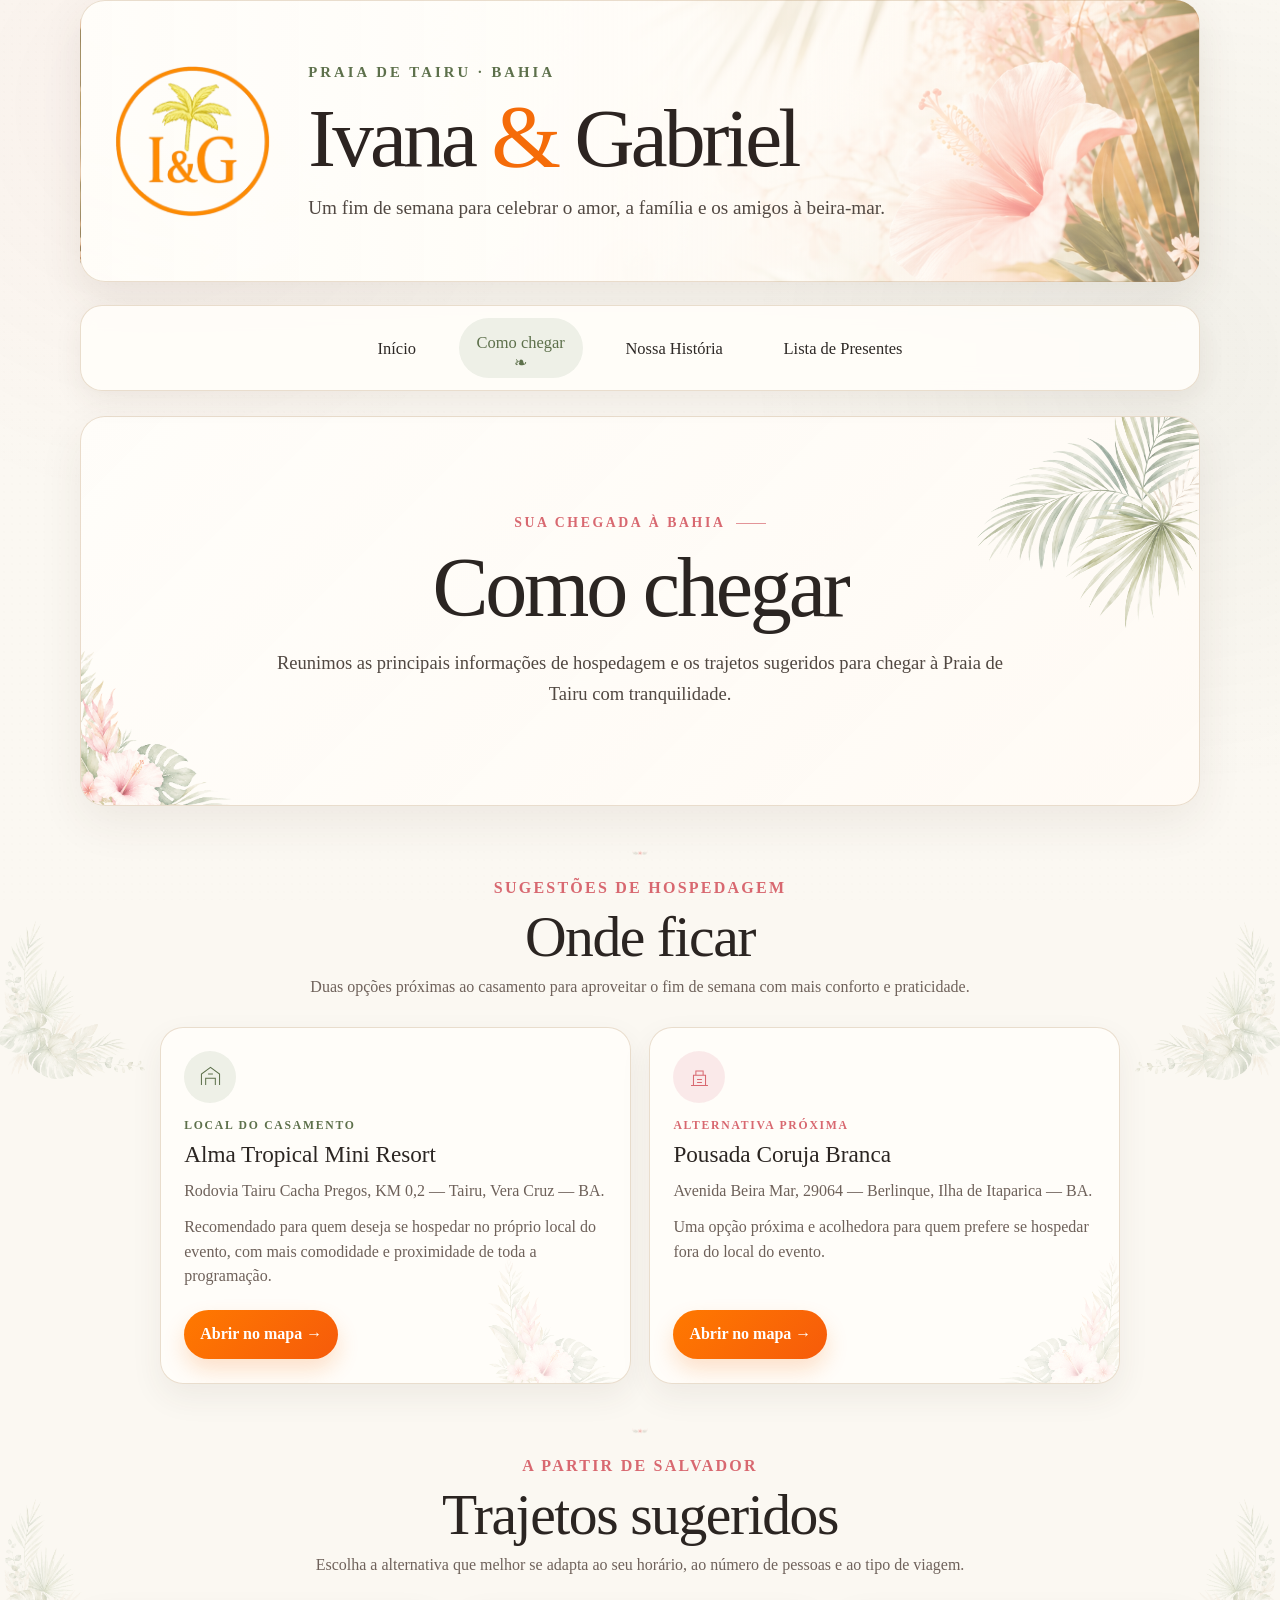
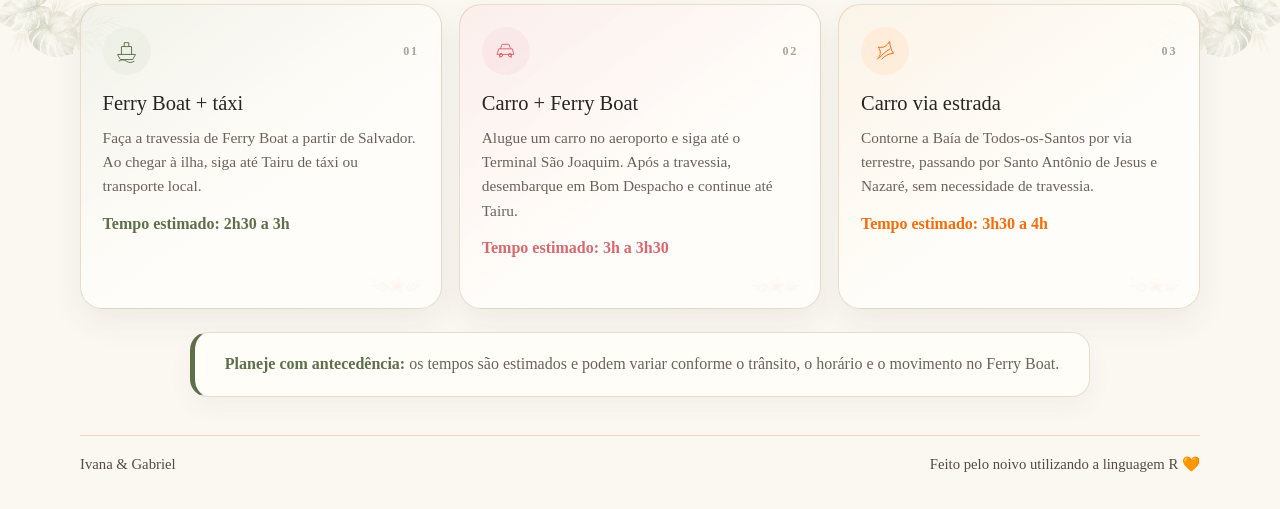
==== commit aacf5474: "Updated Website" ====
--- a/como-chegar.html
+++ b/como-chegar.html
@@ -3,97 +3,814 @@
 <head>
   <meta charset="utf-8">
   <meta name="viewport" content="width=device-width, initial-scale=1.0">
-  <title>Como chegar · Ivana & Gabriel</title>
+
+  <title>Como chegar · Ivana &amp; Gabriel</title>
+
   <link rel="stylesheet" href="casamento.css">
+
+  <style>
+    /* =========================================================
+       COMO CHEGAR — VISUAL TROPICAL EDITORIAL
+       Regras limitadas à página .directions-page.
+       ========================================================= */
+
+    .directions-page {
+      --directions-green: #5d704b;
+      --directions-green-soft: #eef0e7;
+      --directions-coral: #d86870;
+      --directions-orange: #f56c09;
+      --directions-paper: rgba(255, 253, 249, 0.96);
+      --directions-border: rgba(181, 145, 105, 0.30);
+    }
+
+    .directions-page .casamento-nav a.active::after {
+      content: "❧";
+    }
+
+    /* Abertura */
+
+    .directions-page .directions-hero {
+      position: relative;
+      isolation: isolate;
+      overflow: hidden;
+      min-height: 390px;
+      display: grid;
+      place-content: center;
+      margin-bottom: 2rem;
+      padding: clamp(2.5rem, 6vw, 5rem) clamp(1.4rem, 5vw, 4rem);
+      border: 1px solid var(--directions-border);
+      border-radius: 25px;
+      background:
+        linear-gradient(
+          135deg,
+          rgba(255, 253, 249, 0.985),
+          rgba(255, 250, 244, 0.95)
+        );
+      box-shadow: 0 17px 45px rgba(74, 57, 44, 0.08);
+      text-align: center;
+    }
+
+    .directions-page .directions-hero::before {
+      content: "";
+      position: absolute;
+      z-index: -1;
+      top: -4.5rem;
+      right: -3rem;
+      width: min(44%, 480px);
+      height: min(82%, 430px);
+      opacity: 0.60;
+      background:
+        url("img/folhas-direita.png")
+        top right / contain
+        no-repeat;
+      pointer-events: none;
+    }
+
+    .directions-page .directions-hero::after {
+      content: "";
+      position: absolute;
+      z-index: -1;
+      left: -2.5rem;
+      bottom: -2.6rem;
+      width: min(30%, 320px);
+      height: min(58%, 320px);
+      opacity: 0.64;
+      background:
+        url("img/flores-inferior-esquerdo.png")
+        bottom left / contain
+        no-repeat;
+      pointer-events: none;
+    }
+
+    .directions-page .directions-hero > * {
+      position: relative;
+      z-index: 1;
+    }
+
+    .directions-page .directions-hero .eyebrow {
+      display: flex;
+      width: max-content;
+      max-width: 100%;
+      align-items: center;
+      justify-content: center;
+      gap: 0.65rem;
+      margin: 0 auto 0.8rem;
+      color: var(--directions-coral);
+      font-size: 0.86rem;
+      letter-spacing: 0.19em;
+    }
+
+    .directions-page .directions-hero .eyebrow::after {
+      content: "";
+      width: 30px;
+      height: 1px;
+      background: currentColor;
+      opacity: 0.7;
+    }
+
+    .directions-page .directions-hero h1 {
+      width: 100%;
+      max-width: 920px;
+      margin: 0 auto 1.15rem;
+      font-family:
+        Baskerville,
+        "Palatino Linotype",
+        "Book Antiqua",
+        Georgia,
+        serif;
+      font-size: clamp(3rem, 7vw, 5.25rem);
+      line-height: 0.98;
+      font-weight: 500;
+      letter-spacing: -0.038em;
+      text-align: center;
+    }
+
+    .directions-page .directions-hero .lead {
+      width: 100%;
+      max-width: 760px;
+      margin: 0 auto;
+      color: #514842;
+      font-size: clamp(1rem, 2vw, 1.16rem);
+      line-height: 1.66;
+      text-align: center;
+    }
+
+    /* Cabeçalhos das seções */
+
+    .directions-page .directions-section {
+      position: relative;
+      isolation: isolate;
+      margin-bottom: 2rem;
+    }
+
+    .directions-page .directions-section::before,
+    .directions-page .directions-section::after {
+      content: "";
+      position: absolute;
+      z-index: -1;
+      width: 170px;
+      height: 235px;
+      top: 2.8rem;
+      opacity: 0.24;
+      pointer-events: none;
+      background:
+        url("img/folhas-inferior-esquerdo.png")
+        center / contain
+        no-repeat;
+    }
+
+    .directions-page .directions-section::before {
+      left: -5.5rem;
+    }
+
+    .directions-page .directions-section::after {
+      right: -5.5rem;
+      transform: scaleX(-1);
+    }
+
+    .directions-page .directions-heading {
+      max-width: 800px;
+      margin: 0 auto 1.65rem;
+      text-align: center;
+    }
+
+    .directions-page .directions-heading img {
+      display: block;
+      width: 54px;
+      height: 30px;
+      margin: 0 auto 0.25rem;
+      object-fit: contain;
+    }
+
+    .directions-page .directions-heading .eyebrow {
+      margin-bottom: 0.4rem;
+      color: var(--directions-coral);
+    }
+
+    .directions-page .directions-heading h2 {
+      margin: 0;
+      font-family:
+        Baskerville,
+        "Palatino Linotype",
+        "Book Antiqua",
+        Georgia,
+        serif;
+      font-size: clamp(2.35rem, 4.7vw, 3.6rem);
+      line-height: 1.05;
+      font-weight: 500;
+      letter-spacing: -0.025em;
+    }
+
+    .directions-page .directions-heading p {
+      max-width: 680px;
+      margin: 0.5rem auto 0;
+      color: #6f625b;
+      font-size: 1rem;
+      line-height: 1.55;
+    }
+
+    /* Hospedagem */
+
+    .directions-page .lodging-grid {
+      display: grid;
+      grid-template-columns: repeat(2, minmax(0, 1fr));
+      gap: 1.15rem;
+      max-width: 960px;
+      margin: 0 auto;
+    }
+
+    .directions-page .lodging-card {
+      position: relative;
+      overflow: hidden;
+      min-height: 350px;
+      display: flex;
+      flex-direction: column;
+      padding: 1.45rem;
+      border: 1px solid var(--directions-border);
+      border-radius: 23px;
+      background: var(--directions-paper);
+      box-shadow: 0 13px 32px rgba(74, 57, 44, 0.07);
+      transition:
+        transform 0.18s ease,
+        box-shadow 0.18s ease,
+        border-color 0.18s ease;
+    }
+
+    .directions-page .lodging-card:hover {
+      transform: translateY(-5px);
+      border-color: rgba(216, 104, 112, 0.42);
+      box-shadow: 0 20px 42px rgba(74, 57, 44, 0.12);
+    }
+
+    .directions-page .lodging-card::after {
+      content: "";
+      position: absolute;
+      right: -1.7rem;
+      bottom: -1.9rem;
+      width: 180px;
+      height: 165px;
+      opacity: 0.20;
+      background:
+        url("img/flores-inferior-esquerdo.png")
+        center / contain
+        no-repeat;
+      pointer-events: none;
+    }
+
+    .directions-page .lodging-card:nth-child(2)::after {
+      transform: scaleX(-1);
+    }
+
+    .directions-page .lodging-icon {
+      width: 52px;
+      height: 52px;
+      display: grid;
+      place-items: center;
+      margin-bottom: 0.85rem;
+      border-radius: 50%;
+      background: var(--directions-green-soft);
+      color: var(--directions-green);
+    }
+
+    .directions-page .lodging-card:nth-child(2) .lodging-icon {
+      background: rgba(250, 232, 232, 0.88);
+      color: var(--directions-coral);
+    }
+
+    .directions-page .lodging-icon svg {
+      width: 29px;
+      height: 29px;
+      stroke-width: 1.7;
+    }
+
+    .directions-page .lodging-card .card-label {
+      position: relative;
+      z-index: 1;
+      color: var(--directions-green);
+      font-size: 0.73rem;
+      letter-spacing: 0.15em;
+    }
+
+    .directions-page .lodging-card:nth-child(2) .card-label {
+      color: var(--directions-coral);
+    }
+
+    .directions-page .lodging-card h3 {
+      position: relative;
+      z-index: 1;
+      margin: 0.3rem 0 0.65rem;
+      font-size: 1.45rem;
+      line-height: 1.2;
+      font-weight: 500;
+    }
+
+    .directions-page .lodging-card p {
+      position: relative;
+      z-index: 1;
+      margin: 0 0 0.7rem;
+      color: var(--muted);
+      line-height: 1.55;
+    }
+
+    .directions-page .lodging-card .button-row {
+      position: relative;
+      z-index: 2;
+      margin-top: auto;
+      padding-top: 0.6rem;
+    }
+
+    .directions-page .map-button {
+      display: inline-flex;
+      align-items: center;
+      justify-content: center;
+      gap: 0.45rem;
+      border: 0;
+      border-radius: 999px;
+      padding: 0.72rem 1rem;
+      background:
+        linear-gradient(
+          135deg,
+          #ff7900,
+          #f65b0a
+        );
+      color: #fff;
+      box-shadow: 0 11px 22px rgba(245, 108, 9, 0.20);
+      text-decoration: none;
+      font-weight: 700;
+      transition:
+        transform 0.16s ease,
+        box-shadow 0.16s ease;
+    }
+
+    .directions-page .map-button:hover {
+      transform: translateY(-2px);
+      box-shadow: 0 14px 28px rgba(245, 108, 9, 0.27);
+    }
+
+    /* Rotas */
+
+    .directions-page .routes-grid {
+      display: grid;
+      grid-template-columns: repeat(3, minmax(0, 1fr));
+      gap: 1.1rem;
+    }
+
+    .directions-page .route-card {
+      position: relative;
+      overflow: hidden;
+      min-height: 305px;
+      padding: 1.35rem;
+      border: 1px solid var(--directions-border);
+      border-radius: 22px;
+      background: var(--directions-paper);
+      box-shadow: 0 13px 32px rgba(74, 57, 44, 0.07);
+    }
+
+    .directions-page .route-card:nth-child(1) {
+      background:
+        linear-gradient(
+          145deg,
+          rgba(238, 240, 231, 0.72),
+          rgba(255, 253, 249, 0.97) 58%
+        );
+    }
+
+    .directions-page .route-card:nth-child(2) {
+      background:
+        linear-gradient(
+          145deg,
+          rgba(250, 232, 232, 0.62),
+          rgba(255, 253, 249, 0.97) 58%
+        );
+    }
+
+    .directions-page .route-card:nth-child(3) {
+      background:
+        linear-gradient(
+          145deg,
+          rgba(250, 242, 229, 0.76),
+          rgba(255, 253, 249, 0.97) 58%
+        );
+    }
+
+    .directions-page .route-card::after {
+      content: "";
+      position: absolute;
+      right: -1.2rem;
+      bottom: -1.7rem;
+      width: 125px;
+      height: 100px;
+      opacity: 0.12;
+      background:
+        url("img/flor-centro.png")
+        center / contain
+        no-repeat;
+      pointer-events: none;
+    }
+
+    .directions-page .route-card-top {
+      display: flex;
+      align-items: center;
+      justify-content: space-between;
+      gap: 1rem;
+      margin-bottom: 1rem;
+    }
+
+    .directions-page .route-icon {
+      width: 48px;
+      height: 48px;
+      display: grid;
+      place-items: center;
+      border-radius: 50%;
+      background: rgba(238, 240, 231, 0.92);
+      color: var(--directions-green);
+    }
+
+    .directions-page .route-card:nth-child(2) .route-icon {
+      background: rgba(250, 232, 232, 0.92);
+      color: var(--directions-coral);
+    }
+
+    .directions-page .route-card:nth-child(3) .route-icon {
+      background: rgba(255, 236, 218, 0.92);
+      color: var(--directions-orange);
+    }
+
+    .directions-page .route-icon svg {
+      width: 27px;
+      height: 27px;
+      stroke-width: 1.7;
+    }
+
+    .directions-page .route-number {
+      color: rgba(75, 89, 68, 0.52);
+      font-size: 0.76rem;
+      font-weight: 800;
+      letter-spacing: 0.15em;
+    }
+
+    .directions-page .route-card h3 {
+      position: relative;
+      z-index: 1;
+      margin: 0 0 0.65rem;
+      font-size: 1.28rem;
+      line-height: 1.2;
+      font-weight: 500;
+    }
+
+    .directions-page .route-card p {
+      position: relative;
+      z-index: 1;
+      margin: 0;
+      color: var(--muted);
+      font-size: 0.96rem;
+      line-height: 1.58;
+    }
+
+    .directions-page .route-time {
+      display: block;
+      margin-top: 0.75rem;
+      color: var(--directions-green);
+      font-weight: 700;
+    }
+
+    .directions-page .route-card:nth-child(2) .route-time {
+      color: var(--directions-coral);
+    }
+
+    .directions-page .route-card:nth-child(3) .route-time {
+      color: var(--directions-orange);
+    }
+
+    .directions-page .travel-note {
+      position: relative;
+      overflow: hidden;
+      max-width: 900px;
+      margin: 1.4rem auto 0;
+      padding: 1.15rem 1.35rem;
+      border: 1px solid var(--directions-border);
+      border-left: 5px solid var(--directions-green);
+      border-radius: 18px;
+      background: rgba(255, 253, 249, 0.92);
+      box-shadow: 0 10px 25px rgba(74, 57, 44, 0.05);
+      color: var(--muted);
+      text-align: center;
+    }
+
+    .directions-page .travel-note strong {
+      color: var(--directions-green);
+    }
+
+    @media (max-width: 900px) {
+      .directions-page .routes-grid {
+        grid-template-columns: repeat(2, minmax(0, 1fr));
+      }
+
+      .directions-page .route-card:last-child {
+        grid-column: 1 / -1;
+        max-width: 520px;
+        width: 100%;
+        justify-self: center;
+      }
+    }
+
+    @media (max-width: 720px) {
+      .directions-page .directions-hero {
+        min-height: 0;
+        padding: 2.1rem 1.25rem 2.6rem;
+      }
+
+      .directions-page .directions-hero::before {
+        width: 58%;
+        height: 52%;
+        top: -1.7rem;
+        right: -4rem;
+        opacity: 0.25;
+      }
+
+      .directions-page .directions-hero::after {
+        width: 44%;
+        height: 34%;
+        left: -3rem;
+        bottom: -1.5rem;
+        opacity: 0.31;
+      }
+
+      .directions-page .directions-section::before,
+      .directions-page .directions-section::after {
+        display: none;
+      }
+
+      .directions-page .lodging-grid,
+      .directions-page .routes-grid {
+        grid-template-columns: 1fr;
+        max-width: 520px;
+        margin-inline: auto;
+      }
+
+      .directions-page .route-card:last-child {
+        grid-column: auto;
+      }
+
+      .directions-page .lodging-card,
+      .directions-page .route-card {
+        min-height: 0;
+      }
+    }
+  </style>
 </head>
-<body>
-  <div class="wedding-topbar">Praia de Tairu · Vera Cruz - BA</div>
-
+
+<body class="home-page directions-page">
   <main class="content">
     <header class="wedding-header">
-      <div class="monogram"><img src="img/IG.png" alt="Monograma de Ivana e Gabriel"></div>
+      <div class="monogram">
+        <img
+          src="img/IG.png"
+          alt="Monograma de Ivana e Gabriel"
+        >
+      </div>
+
       <div class="wedding-header-text">
-        <p class="wedding-line1">Hospedagem e deslocamento</p>
-        <h1 class="wedding-line2">Como chegar</h1>
-        <p class="wedding-line3">Sugestões para chegar ao local do casamento a partir de Salvador.</p>
+        <p class="wedding-line1">Praia de Tairu · Bahia</p>
+
+        <h1 class="wedding-line2">
+          Ivana <span class="amp">&amp;</span> Gabriel
+        </h1>
+
+        <p class="wedding-line3">
+          Um fim de semana para celebrar o amor, a família e os amigos à beira-mar.
+        </p>
       </div>
     </header>
 
-    <nav class="casamento-nav" aria-label="Navegação principal do casamento">
+    <nav
+      class="casamento-nav"
+      aria-label="Navegação principal do casamento"
+    >
       <ul>
         <li><a href="index.html">Início</a></li>
-        <!--
-        <li><a href="https://gabrielorso.shinyapps.io/Confirmacao" target="_blank" rel="noopener">Confirmar presença</a></li>
-        -->
-        <li><a class="active" href="como-chegar.html">Como chegar</a></li>
+
+        <li>
+          <a class="active" href="como-chegar.html">
+            Como chegar
+          </a>
+        </li>
+
         <li><a href="historia.html">Nossa História</a></li>
         <li><a href="presentes.html">Lista de Presentes</a></li>
       </ul>
     </nav>
 
-    <section class="content-box">
-      <p class="eyebrow">Sugestão de hospedagem</p>
-      <h1>Onde ficar</h1>
-      <div class="place-grid">
-        <article class="place-card">
+    <section class="directions-hero">
+      <p class="eyebrow">Sua chegada à Bahia</p>
+
+      <h1>Como chegar</h1>
+
+      <p class="lead">
+        Reunimos as principais informações de hospedagem e os trajetos
+        sugeridos para chegar à Praia de Tairu com tranquilidade.
+      </p>
+    </section>
+
+    <section
+      class="directions-section"
+      aria-labelledby="onde-ficar"
+    >
+      <div class="directions-heading">
+        <img
+          src="img/flor-centro.png"
+          alt=""
+          aria-hidden="true"
+        >
+
+        <p class="eyebrow">Sugestões de hospedagem</p>
+
+        <h2 id="onde-ficar">Onde ficar</h2>
+
+        <p>
+          Duas opções próximas ao casamento para aproveitar o fim de semana
+          com mais conforto e praticidade.
+        </p>
+      </div>
+
+      <div class="lodging-grid">
+        <article class="lodging-card">
+          <span class="lodging-icon" aria-hidden="true">
+            <svg viewBox="0 0 48 48" fill="none" stroke="currentColor">
+              <path d="M9 38V20l15-11 15 11v18"></path>
+              <path d="M16 38V27h16v11M20 20h8"></path>
+            </svg>
+          </span>
+
           <span class="card-label">Local do casamento</span>
+
           <h3>Alma Tropical Mini Resort</h3>
-          <p>Rodovia Tairu Cacha Pregos, KM 0,2 - Tairu, Vera Cruz - BA.</p>
-          <p>Recomendado para quem deseja se hospedar no próprio local do evento, com mais comodidade e proximidade de toda a programação.</p>
+
+          <p>
+            Rodovia Tairu Cacha Pregos, KM 0,2 — Tairu, Vera Cruz — BA.
+          </p>
+
+          <p>
+            Recomendado para quem deseja se hospedar no próprio local do evento,
+            com mais comodidade e proximidade de toda a programação.
+          </p>
+
           <div class="button-row">
-            <a class="secondary-button" href="https://www.google.com/maps/search/?api=1&query=Alma%20Tropical%20Mini%20Resort%20Tairu%20Vera%20Cruz%20BA" target="_blank" rel="noopener">Abrir no mapa</a>
+            <a
+              class="map-button"
+              href="https://www.google.com/maps/search/?api=1&query=Alma%20Tropical%20Mini%20Resort%20Tairu%20Vera%20Cruz%20BA"
+              target="_blank"
+              rel="noopener"
+            >
+              Abrir no mapa →
+            </a>
           </div>
         </article>
 
-        <article class="place-card">
+        <article class="lodging-card">
+          <span class="lodging-icon" aria-hidden="true">
+            <svg viewBox="0 0 48 48" fill="none" stroke="currentColor">
+              <path d="M10 39h28M14 39V22h20v17M18 22v-7h12v7"></path>
+              <path d="M20 29h8M20 34h8"></path>
+            </svg>
+          </span>
+
           <span class="card-label">Alternativa próxima</span>
+
           <h3>Pousada Coruja Branca</h3>
-          <p>Avenida Beira Mar, 29064 - Berlinque, Ilha de Itaparica - BA.</p>
-          <p>Uma opção próxima e acolhedora, alternativa ao local do evento.</p>
+
+          <p>
+            Avenida Beira Mar, 29064 — Berlinque, Ilha de Itaparica — BA.
+          </p>
+
+          <p>
+            Uma opção próxima e acolhedora para quem prefere se hospedar
+            fora do local do evento.
+          </p>
+
           <div class="button-row">
-            <a class="secondary-button" href="https://www.google.com/maps/search/?api=1&query=Pousada%20Coruja%20Branca%20Berlinque%20Ilha%20de%20Itaparica%20BA" target="_blank" rel="noopener">Abrir no mapa</a>
+            <a
+              class="map-button"
+              href="https://www.google.com/maps/search/?api=1&query=Pousada%20Coruja%20Branca%20Berlinque%20Ilha%20de%20Itaparica%20BA"
+              target="_blank"
+              rel="noopener"
+            >
+              Abrir no mapa →
+            </a>
           </div>
         </article>
       </div>
     </section>
 
-    <section class="content-box">
-      <p class="eyebrow">Trajetos sugeridos</p>
-      <h1>A partir do Aeroporto Internacional de Salvador</h1>
-      <div class="route-list">
-        <article class="route-item">
+    <section
+      class="directions-section"
+      aria-labelledby="trajetos-sugeridos"
+    >
+      <div class="directions-heading">
+        <img
+          src="img/flor-centro.png"
+          alt=""
+          aria-hidden="true"
+        >
+
+        <p class="eyebrow">A partir de Salvador</p>
+
+        <h2 id="trajetos-sugeridos">Trajetos sugeridos</h2>
+
+        <p>
+          Escolha a alternativa que melhor se adapta ao seu horário,
+          ao número de pessoas e ao tipo de viagem.
+        </p>
+      </div>
+
+      <div class="routes-grid">
+        <article class="route-card">
+          <div class="route-card-top">
+            <span class="route-icon" aria-hidden="true">
+              <svg viewBox="0 0 48 48" fill="none" stroke="currentColor">
+                <path d="M8 31h32l-5 9H13l-5-9Z"></path>
+                <path d="M15 31V17h18v14M20 17V10h8v7"></path>
+                <path d="M10 43c5-3 10-3 14 0s9 3 14 0"></path>
+              </svg>
+            </span>
+
+            <span class="route-number">01</span>
+          </div>
+
           <h3>Ferry Boat + táxi</h3>
+
           <p>
-            É possível realizar a travessia de Ferry Boat a partir de Salvador.
-            Ao chegar na ilha, o trajeto até Tairu pode ser feito por táxi ou transporte local.
-            <strong>Tempo estimado:</strong> 2h30 a 3h.
+            Faça a travessia de Ferry Boat a partir de Salvador. Ao chegar
+            à ilha, siga até Tairu de táxi ou transporte local.
           </p>
+
+          <span class="route-time">
+            Tempo estimado: 2h30 a 3h
+          </span>
         </article>
 
-        <article class="route-item">
+        <article class="route-card">
+          <div class="route-card-top">
+            <span class="route-icon" aria-hidden="true">
+              <svg viewBox="0 0 48 48" fill="none" stroke="currentColor">
+                <path d="M9 31h30l-3-10H12L9 31Z"></path>
+                <path d="M15 21l3-8h12l3 8M14 31v6M34 31v6"></path>
+                <circle cx="16" cy="32" r="3"></circle>
+                <circle cx="32" cy="32" r="3"></circle>
+              </svg>
+            </span>
+
+            <span class="route-number">02</span>
+          </div>
+
           <h3>Carro + Ferry Boat</h3>
+
           <p>
-            Também é possível alugar um carro no aeroporto e seguir até o Terminal São Joaquim,
-            onde o veículo realiza a travessia pelo Ferry Boat. Ao desembarcar em Bom Despacho,
-            basta seguir de carro até Tairu. <strong>Tempo estimado:</strong> 3h a 3h30.
+            Alugue um carro no aeroporto e siga até o Terminal São Joaquim.
+            Após a travessia, desembarque em Bom Despacho e continue até Tairu.
           </p>
+
+          <span class="route-time">
+            Tempo estimado: 3h a 3h30
+          </span>
         </article>
 
-        <article class="route-item">
+        <article class="route-card">
+          <div class="route-card-top">
+            <span class="route-icon" aria-hidden="true">
+              <svg viewBox="0 0 48 48" fill="none" stroke="currentColor">
+                <path d="M11 40c7-8 7-15 2-22 9 2 15-2 20-10 1 9 3 16 7 21-10 1-17 5-21 11"></path>
+                <path d="M15 37c5-6 11-11 19-16"></path>
+              </svg>
+            </span>
+
+            <span class="route-number">03</span>
+          </div>
+
           <h3>Carro via estrada</h3>
+
           <p>
-            A região também pode ser acessada por via terrestre, contornando a Baía de Todos-os-Santos,
-            passando por Santo Antônio de Jesus e Nazaré. É um percurso contínuo, sem necessidade de travessia.
-            <strong>Tempo estimado:</strong> 3h30 a 4h.
+            Contorne a Baía de Todos-os-Santos por via terrestre, passando
+            por Santo Antônio de Jesus e Nazaré, sem necessidade de travessia.
           </p>
+
+          <span class="route-time">
+            Tempo estimado: 3h30 a 4h
+          </span>
         </article>
+      </div>
+
+      <div class="travel-note">
+        <strong>Planeje com antecedência:</strong>
+        os tempos são estimados e podem variar conforme o trânsito,
+        o horário e o movimento no Ferry Boat.
       </div>
     </section>
   </main>
 
   <footer class="footer">
     <span>Ivana &amp; Gabriel</span>
-    <span>Como chegar</span>
+    <span>Feito pelo noivo utilizando a linguagem R 🧡</span>
   </footer>
 </body>
 </html>
--- a/casamento.css
+++ b/casamento.css
@@ -26,9 +26,22 @@
 body {
   margin: 0;
   background:
-    radial-gradient(circle at top left, rgba(209, 107, 73, 0.12), transparent 30rem),
-    radial-gradient(circle at top right, rgba(184, 92, 123, 0.12), transparent 30rem),
-    linear-gradient(180deg, #fdf8f5 0%, #fbf0ea 48%, #fdf6f0 100%);
+    radial-gradient(
+      circle at top left,
+      rgba(209, 107, 73, 0.12),
+      transparent 30rem
+    ),
+    radial-gradient(
+      circle at top right,
+      rgba(184, 92, 123, 0.12),
+      transparent 30rem
+    ),
+    linear-gradient(
+      180deg,
+      #fdf8f5 0%,
+      #fbf0ea 48%,
+      #fdf6f0 100%
+    );
   color: var(--ink);
   font-family: Georgia, "Times New Roman", serif;
   line-height: 1.65;
@@ -41,20 +54,27 @@
   pointer-events: none;
   opacity: 0.42;
   background-image:
-    linear-gradient(90deg, rgba(60, 50, 45, 0.035) 1px, transparent 1px),
-    linear-gradient(rgba(60, 50, 45, 0.035) 1px, transparent 1px);
+    linear-gradient(
+      90deg,
+      rgba(60, 50, 45, 0.035) 1px,
+      transparent 1px
+    ),
+    linear-gradient(
+      rgba(60, 50, 45, 0.035) 1px,
+      transparent 1px
+    );
   background-size: 18px 18px;
 }
 
 main.content {
   width: min(1080px, calc(100% - 2rem));
-  margin: 0 auto 3rem auto;
+  margin: 0 auto 3rem;
   position: relative;
 }
 
 .wedding-topbar {
   width: min(1080px, calc(100% - 2rem));
-  margin: 1.25rem auto 0.9rem auto;
+  margin: 1.25rem auto 0.9rem;
   display: flex;
   justify-content: center;
   color: var(--muted);
@@ -71,14 +91,22 @@
   gap: 1.3rem;
   align-items: center;
   background:
-    linear-gradient(135deg, rgba(255, 255, 255, 0.92), rgba(253, 246, 240, 0.92)),
-    linear-gradient(90deg, rgba(168, 196, 199, 0.55), rgba(232, 213, 196, 0.30));
+    linear-gradient(
+      135deg,
+      rgba(255, 255, 255, 0.92),
+      rgba(253, 246, 240, 0.92)
+    ),
+    linear-gradient(
+      90deg,
+      rgba(168, 196, 199, 0.55),
+      rgba(232, 213, 196, 0.30)
+    );
   border: 1px solid var(--border);
   border-top: 7px solid var(--orange);
   border-bottom: 2px solid rgba(184, 92, 123, 0.40);
   border-radius: 26px;
   padding: 1.45rem 1.55rem;
-  margin: 0 auto 1.2rem auto;
+  margin: 0 auto 1.2rem;
   box-shadow: 0 18px 45px var(--shadow);
 }
 
@@ -91,9 +119,21 @@
   height: 18rem;
   border-radius: 50%;
   background:
-    radial-gradient(circle at 30% 30%, rgba(184, 92, 123, 0.22), transparent 31%),
-    radial-gradient(circle at 65% 35%, rgba(209, 107, 73, 0.18), transparent 31%),
-    radial-gradient(circle at 48% 70%, rgba(130, 147, 121, 0.20), transparent 35%);
+    radial-gradient(
+      circle at 30% 30%,
+      rgba(184, 92, 123, 0.22),
+      transparent 31%
+    ),
+    radial-gradient(
+      circle at 65% 35%,
+      rgba(209, 107, 73, 0.18),
+      transparent 31%
+    ),
+    radial-gradient(
+      circle at 48% 70%,
+      rgba(130, 147, 121, 0.20),
+      transparent 35%
+    );
 }
 
 .monogram {
@@ -103,8 +143,6 @@
   height: 118px;
   display: grid;
   place-items: center;
-
-  /* A própria imagem já possui o círculo */
   border: none;
   border-radius: 0;
   background: transparent;
@@ -128,7 +166,7 @@
 }
 
 .wedding-line1 {
-  margin: 0 0 0.35rem 0;
+  margin: 0 0 0.35rem;
   font-size: 0.86rem;
   font-weight: 700;
   text-transform: uppercase;
@@ -150,8 +188,8 @@
 }
 
 .wedding-line3 {
-  margin: 0.5rem 0 0 0;
-  font-size: clamp(1rem, 2vw, 1.22rem);
+  margin: 0.5rem 0 0;
+  font-size: clamp(0.8rem, 2vw, 1rem);
   color: var(--muted);
 }
 
@@ -187,7 +225,10 @@
   border-radius: 999px;
   padding: 0.5rem 0.92rem;
   font-weight: 700;
-  transition: transform .15s ease, background .15s ease, border-color .15s ease;
+  transition:
+    transform 0.15s ease,
+    background 0.15s ease,
+    border-color 0.15s ease;
 }
 
 .casamento-nav a:hover {
@@ -236,19 +277,20 @@
 }
 
 .eyebrow {
-  margin: 0 0 0.45rem 0;
+  margin: 0 0 0.45rem;
   color: var(--orange);
   font-weight: 800;
   letter-spacing: 0.14em;
   text-transform: uppercase;
   font-size: 0.82rem;
+  text-align: center;
 }
 
 .hero-panel h1,
 .content-box h1,
 .content-box h2,
 .section-title {
-  margin: 0 0 0.75rem 0;
+  margin: 0 0 0.75rem;
   color: var(--ink);
   line-height: 1.12;
   font-weight: 500;
@@ -256,20 +298,25 @@
 
 .hero-panel h1 {
   font-size: clamp(2rem, 5vw, 3.4rem);
+  text-align: center;
 }
 
 .lead {
   max-width: 760px;
-  margin: 0 0 1rem 0;
+  margin: 0 0 1rem;
   font-size: 1.1rem;
   color: var(--muted);
+  text-align: center;
 }
 
 .highlight-strip {
   display: grid;
-  grid-template-columns: repeat(auto-fit, minmax(165px, 1fr));
+  grid-template-columns: repeat(
+    auto-fit,
+    minmax(165px, 1fr)
+  );
   gap: 0.75rem;
-  margin: 1.3rem 0 0 0;
+  margin: 1.3rem 0 0;
 }
 
 .highlight-item {
@@ -297,7 +344,10 @@
 
 .cards-grid {
   display: grid;
-  grid-template-columns: repeat(auto-fit, minmax(245px, 1fr));
+  grid-template-columns: repeat(
+    auto-fit,
+    minmax(245px, 1fr)
+  );
   gap: 1rem;
   margin-bottom: 1.5rem;
 }
@@ -316,7 +366,10 @@
   border-top: 4px solid var(--orange);
   border-radius: 20px;
   padding: 1rem 1.05rem;
-  transition: transform 0.15s ease, box-shadow 0.15s ease, border-color 0.15s ease;
+  transition:
+    transform 0.15s ease,
+    box-shadow 0.15s ease,
+    border-color 0.15s ease;
 }
 
 .page-card::after {
@@ -337,7 +390,7 @@
 }
 
 .page-card h3 {
-  margin: 0.25rem 0 0.45rem 0;
+  margin: 0.25rem 0 0.45rem;
   font-size: 1.18rem;
   color: var(--ink);
 }
@@ -374,7 +427,11 @@
 }
 
 .event-date {
-  background: linear-gradient(180deg, rgba(209, 107, 73, 0.13), rgba(184, 92, 123, 0.08));
+  background: linear-gradient(
+    180deg,
+    rgba(209, 107, 73, 0.13),
+    rgba(184, 92, 123, 0.08)
+  );
   padding: 1rem;
   font-weight: 800;
   color: var(--orange);
@@ -385,7 +442,7 @@
 }
 
 .event-body h3 {
-  margin: 0 0 0.35rem 0;
+  margin: 0 0 0.35rem;
   font-size: 1.25rem;
 }
 
@@ -396,7 +453,10 @@
 
 .place-grid {
   display: grid;
-  grid-template-columns: repeat(auto-fit, minmax(270px, 1fr));
+  grid-template-columns: repeat(
+    auto-fit,
+    minmax(270px, 1fr)
+  );
   gap: 1rem;
   margin: 1.2rem 0;
 }
@@ -407,7 +467,7 @@
 }
 
 .place-card h3 {
-  margin: 0.2rem 0 0.35rem 0;
+  margin: 0.2rem 0 0.35rem;
 }
 
 .route-list {
@@ -425,7 +485,7 @@
 
 .route-item h3 {
   color: var(--orange);
-  margin: 0 0 0.35rem 0;
+  margin: 0 0 0.35rem;
 }
 
 .button-row {
@@ -445,7 +505,11 @@
 }
 
 .primary-button {
-  background: linear-gradient(135deg, var(--orange), var(--pink));
+  background: linear-gradient(
+    135deg,
+    var(--orange),
+    var(--pink)
+  );
   color: #fff;
   box-shadow: 0 12px 24px rgba(209, 107, 73, 0.20);
 }
@@ -486,7 +550,10 @@
 
 .form-grid {
   display: grid;
-  grid-template-columns: repeat(auto-fit, minmax(220px, 1fr));
+  grid-template-columns: repeat(
+    auto-fit,
+    minmax(220px, 1fr)
+  );
   gap: 0.8rem;
 }
 
@@ -573,6 +640,7 @@
 }
 
 /* Página de presentes */
+
 .gifts-intro {
   overflow: hidden;
 }
@@ -606,7 +674,10 @@
 
 .gifts-grid {
   display: grid;
-  grid-template-columns: repeat(auto-fit, minmax(245px, 1fr));
+  grid-template-columns: repeat(
+    auto-fit,
+    minmax(245px, 1fr)
+  );
   gap: 1rem;
   margin-bottom: 1.5rem;
 }
@@ -629,9 +700,1109 @@
   object-position: center;
 }
 
-.gift-viagem { background: linear-gradient(135deg, rgba(168, 196, 199, 0.72), rgba(130, 147, 121, 0.28)); }
-.gift-boleto { background: linear-gradient(135deg, rgba(232, 213, 196, 0.70), rgba(209, 107, 73, 0.18)); }
-.gift-bahia { background: linear-gradient(135deg, rgba(184, 92, 123, 0.22), rgba(209, 107, 73, 0.22)); }
-.gift-casa { background: linear-gradient(135deg, rgba(255, 255, 255, 0.80), rgba(232, 213, 196, 0.55)); }
-.gift-cafe { background: linear-gradient(135deg, rgba(232, 213, 196, 0.62), rgba(168, 196, 199, 0.36)); }
-.gift-limpeza { background: linear-gradient(135deg, rgba(168, 196, 199, 0.66), rgba(184, 92, 123, 0.16)); }+.gift-viagem {
+  background: linear-gradient(
+    135deg,
+    rgba(168, 196, 199, 0.72),
+    rgba(130, 147, 121, 0.28)
+  );
+}
+
+.gift-boleto {
+  background: linear-gradient(
+    135deg,
+    rgba(232, 213, 196, 0.70),
+    rgba(209, 107, 73, 0.18)
+  );
+}
+
+.gift-bahia {
+  background: linear-gradient(
+    135deg,
+    rgba(184, 92, 123, 0.22),
+    rgba(209, 107, 73, 0.22)
+  );
+}
+
+.gift-casa {
+  background: linear-gradient(
+    135deg,
+    rgba(255, 255, 255, 0.80),
+    rgba(232, 213, 196, 0.55)
+  );
+}
+
+.gift-cafe {
+  background: linear-gradient(
+    135deg,
+    rgba(232, 213, 196, 0.62),
+    rgba(168, 196, 199, 0.36)
+  );
+}
+
+.gift-limpeza {
+  background: linear-gradient(
+    135deg,
+    rgba(168, 196, 199, 0.66),
+    rgba(184, 92, 123, 0.16)
+  );
+}
+
+/* =========================================================
+   HOME — REDESIGN TROPICAL EDITORIAL
+   ========================================================= */
+
+.home-page {
+  --home-paper: #fffdf9;
+  --home-cream: #faf4ea;
+  --home-border: rgba(181, 145, 105, 0.30);
+  --home-green: #5d704b;
+  --home-green-soft: #eef0e7;
+  --home-coral: #d86870;
+  --home-orange: #f56c09;
+  --home-gold: #d7b785;
+
+  background:
+    radial-gradient(
+      circle at 12% 5%,
+      rgba(216, 104, 112, 0.05),
+      transparent 25rem
+    ),
+    radial-gradient(
+      circle at 92% 17%,
+      rgba(93, 112, 75, 0.06),
+      transparent 27rem
+    ),
+    #fbf8f2;
+
+  color: #2b2522;
+}
+
+.home-page::before {
+  opacity: 0.24;
+  background-image:
+    radial-gradient(
+      circle,
+      rgba(73, 61, 53, 0.055) 0.65px,
+      transparent 0.8px
+    );
+  background-size: 8px 8px;
+}
+
+.home-page main.content,
+.home-page .wedding-topbar,
+.home-page .footer {
+  width: min(1120px, calc(100% - 2rem));
+}
+
+.home-page main.content {
+  margin-bottom: 2.2rem;
+}
+
+.home-page .wedding-topbar {
+  position: relative;
+  margin-top: 1.25rem;
+  margin-bottom: 1.15rem;
+  padding-bottom: 1.05rem;
+  color: #4f4540;
+  font-size: 0.76rem;
+  letter-spacing: 0.28em;
+  font-weight: 600;
+}
+
+.home-page .wedding-topbar::after {
+  content: "";
+  position: absolute;
+  left: 50%;
+  bottom: -0.22rem;
+  width: 52px;
+  height: 28px;
+  transform: translateX(-50%);
+  background:
+    url("img/flor-centro.png")
+    center / contain
+    no-repeat;
+}
+
+/* Cabeçalho da Home */
+
+.home-page .wedding-header {
+  min-height: 282px;
+  grid-template-columns: 168px minmax(0, 1fr);
+  gap: 1.55rem;
+  margin-bottom: 1.45rem;
+  padding: 2.05rem 2.15rem;
+
+  border: 1px solid var(--home-border);
+  border-top: 1px solid var(--home-border);
+  border-bottom: 1px solid var(--home-border);
+  border-radius: 25px;
+
+  box-shadow:
+    0 16px 42px rgba(74, 57, 44, 0.10);
+
+  background-image:
+    linear-gradient(
+      90deg,
+      rgba(255, 253, 249, 0.99) 0%,
+      rgba(255, 253, 249, 0.96) 39%,
+      rgba(255, 253, 249, 0.72) 66%,
+      rgba(255, 253, 249, 0.12) 100%
+    ),
+    url("img/fundo.png");
+
+  background-size: cover;
+  background-position: center right;
+}
+
+.home-page .wedding-header::after {
+  display: none;
+}
+
+.home-page .monogram {
+  width: 156px;
+  height: 156px;
+}
+
+.home-page .wedding-line1 {
+  margin-bottom: 0.55rem;
+  color: var(--home-green);
+  font-size: 0.92rem;
+  letter-spacing: 0.21em;
+}
+
+.home-page .wedding-line2 {
+  max-width: 820px;
+  font-family:
+    Baskerville,
+    "Palatino Linotype",
+    "Book Antiqua",
+    Georgia,
+    serif;
+  font-size: clamp(3rem, 6.5vw, 5.45rem);
+  line-height: 0.95;
+  letter-spacing: -0.045em;
+}
+
+.home-page .wedding-line2 .amp {
+  color: var(--home-orange);
+  font-size: 1.08em;
+  font-weight: 500;
+}
+
+.home-page .wedding-line3 {
+  max-width: 660px;
+  margin-top: 0.95rem;
+  color: #514842;
+  font-size: clamp(1.05rem, 2vw, 1.2rem);
+  line-height: 1.45;
+}
+
+/* Navegação da Home */
+
+.home-page .casamento-nav {
+  position: sticky;
+  top: 0.65rem;
+  margin-bottom: 1.55rem;
+  padding: 0.72rem 1rem;
+
+  border: 1px solid var(--home-border);
+  border-top: 1px solid var(--home-border);
+  border-radius: 22px;
+
+  background: rgba(255, 253, 249, 0.92);
+  box-shadow:
+    0 10px 28px rgba(74, 57, 44, 0.08);
+}
+
+.home-page .casamento-nav ul {
+  display: flex;
+  align-items: center;
+  justify-content: center;
+  gap: clamp(0.25rem, 2vw, 1.55rem);
+}
+
+.home-page .casamento-nav a {
+  border: 0;
+  background: transparent;
+  padding: 0.72rem 1.12rem;
+  color: #2e2926;
+  font-size: 1.03rem;
+  font-weight: 500;
+  box-shadow: none;
+}
+
+.home-page .casamento-nav a:hover {
+  transform: none;
+  border-color: transparent;
+  background: rgba(238, 240, 231, 0.72);
+  color: var(--home-green);
+}
+
+.home-page .casamento-nav a.active {
+  position: relative;
+  border: 0;
+  background: var(--home-green-soft);
+  color: var(--home-green);
+  box-shadow: none;
+}
+
+.home-page .casamento-nav a.active::after {
+  content: "❧";
+  display: block;
+  height: 0.78rem;
+  margin-top: -0.12rem;
+  color: var(--home-green);
+  text-align: center;
+  font-size: 1rem;
+  line-height: 1;
+}
+
+/* Convite principal */
+
+.home-page .hero-panel {
+  isolation: isolate;
+  min-height: 575px;
+  margin-bottom: 2.1rem;
+  padding: clamp(2rem, 4vw, 3.35rem);
+
+  border: 1px solid var(--home-border);
+  border-radius: 25px;
+
+  background:
+    linear-gradient(
+      135deg,
+      rgba(255, 253, 249, 0.98),
+      rgba(255, 251, 246, 0.95)
+    );
+
+  box-shadow:
+    0 17px 45px rgba(74, 57, 44, 0.08);
+}
+
+.home-page .hero-panel::before {
+  content: "";
+  position: absolute;
+  z-index: -1;
+  top: -4.5rem;
+  right: -3.2rem;
+  width: min(43%, 470px);
+  height: min(54%, 420px);
+  opacity: 0.73;
+
+  background:
+    url("img/folhas-direita.png")
+    top right / contain
+    no-repeat;
+}
+
+.home-page .hero-panel::after {
+  content: "";
+  position: absolute;
+  z-index: -1;
+  left: -2.4rem;
+  bottom: -2.4rem;
+  width: min(29%, 310px);
+  height: min(39%, 310px);
+  opacity: 0.74;
+
+  background:
+    url("img/flores-inferior-esquerdo.png")
+    bottom left / contain
+    no-repeat;
+}
+
+.home-page .hero-panel > * {
+  position: relative;
+  z-index: 1;
+}
+
+.home-page .hero-panel .eyebrow {
+  display: inline-flex;
+  align-items: center;
+  gap: 0.65rem;
+  color: var(--home-coral);
+  font-size: 0.86rem;
+  letter-spacing: 0.19em;
+  text-align: center;
+}
+
+.home-page .hero-panel .eyebrow::after {
+  content: "";
+  width: 30px;
+  height: 1px;
+  background: currentColor;
+  opacity: 0.7;
+  text-align: center;
+}
+
+.home-page .hero-panel h1 {
+  max-width: 790px;
+  margin-bottom: 1.25rem;
+
+  font-family:
+    Baskerville,
+    "Palatino Linotype",
+    "Book Antiqua",
+    Georgia,
+    serif;
+
+  font-size: clamp(3rem, 6vw, 5.15rem);
+  line-height: 0.98;
+  letter-spacing: -0.035em;
+}
+
+.home-page .hero-panel .lead {
+  max-width: 710px;
+  margin-bottom: 1.05rem;
+  color: #514842;
+  font-size: 1.08rem;
+  line-height: 1.68;
+  text-align: center;
+}
+
+/* Informações: data, horário e destino */
+
+.home-page .highlight-strip {
+  grid-template-columns: repeat(
+    3,
+    minmax(0, 1fr)
+  );
+  gap: 1rem;
+  margin-top: 2rem;
+  padding-left: clamp(3.5rem, 10vw, 7rem);
+}
+
+.home-page .highlight-item {
+  min-height: 116px;
+  display: grid;
+  grid-template-columns: 52px 1fr;
+  gap: 0.75rem;
+  align-items: center;
+
+  border:
+    1px solid rgba(181, 145, 105, 0.26);
+
+  border-left:
+    1px solid rgba(181, 145, 105, 0.26);
+
+  border-radius: 18px;
+  padding: 0.95rem 1rem;
+
+  box-shadow:
+    0 8px 22px rgba(74, 57, 44, 0.05);
+}
+
+.home-page .highlight-item:nth-child(1) {
+  background: rgba(238, 240, 231, 0.85);
+}
+
+.home-page .highlight-item:nth-child(2) {
+  background: rgba(250, 232, 232, 0.78);
+}
+
+.home-page .highlight-item:nth-child(3) {
+  background: rgba(250, 242, 229, 0.88);
+}
+
+.home-page .highlight-icon,
+.home-page .card-icon {
+  display: grid;
+  place-items: center;
+}
+
+.home-page .highlight-icon svg {
+  width: 45px;
+  height: 45px;
+  stroke-width: 1.75;
+}
+
+.home-page
+.highlight-item:nth-child(1)
+.highlight-icon {
+  color: var(--home-green);
+}
+
+.home-page
+.highlight-item:nth-child(2)
+.highlight-icon {
+  color: var(--home-coral);
+}
+
+.home-page
+.highlight-item:nth-child(3)
+.highlight-icon {
+  color: var(--home-green);
+}
+
+.home-page .highlight-label {
+  color: #5e694f;
+  font-size: 0.74rem;
+  letter-spacing: 0.16em;
+}
+
+.home-page .highlight-value {
+  margin-top: 0.25rem;
+  color: #2d2825;
+  font-size: 1.02rem;
+  line-height: 1.35;
+}
+
+/* Navegação em cards */
+
+.home-page .home-navigation-section {
+  position: relative;
+  isolation: isolate;
+  overflow: visible;
+  padding: 0.15rem 2.2rem 1rem;
+}
+
+.home-page .home-navigation-section::before {
+  content: "";
+  position: absolute;
+  z-index: 0;
+  left: -2.2rem;
+  top: 1.2rem;
+  width: 170px;
+  height: 235px;
+  opacity: 0.72;
+  pointer-events: none;
+
+  background:
+    url("img/folhas-inferior-esquerdo.png")
+    left top / contain
+    no-repeat;
+}
+
+.home-page .home-navigation-section::after {
+  content: "";
+  position: absolute;
+  z-index: 0;
+  right: -2.2rem;
+  top: 1.2rem;
+  width: 170px;
+  height: 235px;
+  opacity: 0.72;
+  pointer-events: none;
+  transform: scaleX(-1);
+
+  background:
+    url("img/folhas-inferior-esquerdo.png")
+    right top / contain
+    no-repeat;
+}
+
+.home-page .home-navigation-section > * {
+  position: relative;
+  z-index: 1;
+}
+
+.home-page .home-section-heading {
+  max-width: 700px;
+  margin: 0 auto 1.6rem;
+  text-align: center;
+}
+
+.home-page .home-section-flower {
+  width: 50px;
+  height: 28px;
+  object-fit: contain;
+  margin-bottom: 0.15rem;
+}
+
+.home-page
+.home-section-heading
+.section-title {
+  margin: 0;
+
+  font-family:
+    Baskerville,
+    "Palatino Linotype",
+    "Book Antiqua",
+    Georgia,
+    serif;
+
+  font-size: clamp(2.25rem, 4.5vw, 3.55rem);
+  line-height: 1.05;
+  letter-spacing: -0.025em;
+}
+
+.home-page .home-section-subtitle {
+  margin: 0.35rem 0 0;
+  color: #6f625b;
+  font-size: 1.02rem;
+  line-height: 1.5;
+}
+
+.home-page .cards-grid {
+  grid-template-columns: repeat(
+    3,
+    minmax(0, 1fr)
+  );
+  gap: 1.15rem;
+  margin-bottom: 1.3rem;
+}
+
+.home-page .page-card {
+  min-height: 235px;
+  display: grid;
+  grid-template-rows:
+    auto
+    auto
+    1fr
+    auto;
+
+  border: 1px solid var(--home-border);
+  border-top: 1px solid var(--home-border);
+  border-radius: 22px;
+
+  padding: 1.35rem 1.35rem 1.15rem;
+  background: rgba(255, 253, 249, 0.94);
+
+  box-shadow:
+    0 13px 32px rgba(74, 57, 44, 0.07);
+}
+
+.home-page .page-card::after {
+  content: "";
+  right: -0.5rem;
+  bottom: -0.55rem;
+  width: 125px;
+  height: 115px;
+  border-radius: 0;
+  opacity: 0.60;
+
+  background-color: transparent;
+  background-repeat: no-repeat;
+  background-position: right bottom;
+  background-size: contain;
+}
+
+.home-page
+.cards-grid > a:nth-child(1)
+.page-card::after {
+  background-image:
+    url("img/folhas-inferior-esquerdo.png");
+
+  transform: scaleX(-1);
+}
+
+.home-page
+.cards-grid > a:nth-child(2)
+.page-card::after {
+  background-image: url("img/flores_inferiordireito.png");
+    
+    width: 200px;
+    height: 200px;
+    
+  transform: scaleX(-1);
+}
+
+.home-page
+.cards-grid > a:nth-child(3)
+.page-card::after {
+  background-image:
+    url("img/flores-inferior-esquerdo.png");
+
+  transform: scaleX(-1);
+}
+
+.home-page .page-card:hover {
+  transform: translateY(-5px);
+  border-color: rgba(216, 104, 112, 0.40);
+
+  box-shadow:
+    0 20px 42px rgba(74, 57, 44, 0.12);
+}
+
+.home-page .card-icon {
+  width: 44px;
+  height: 44px;
+  margin-bottom: 0.5rem;
+  color: var(--home-green);
+}
+
+.home-page
+.cards-grid > a:nth-child(2)
+.card-icon {
+  color: var(--home-coral);
+}
+
+.home-page
+.cards-grid > a:nth-child(3)
+.card-icon {
+  color: var(--home-orange);
+}
+
+.home-page .card-icon svg {
+  width: 39px;
+  height: 39px;
+  stroke-width: 1.7;
+}
+
+.home-page .page-card .card-label {
+  color: var(--home-green);
+  font-size: 0.73rem;
+  letter-spacing: 0.15em;
+}
+
+.home-page
+.cards-grid > a:nth-child(2)
+.card-label {
+  color: var(--home-coral);
+}
+
+.home-page
+.cards-grid > a:nth-child(3)
+.card-label {
+  color: var(--home-orange);
+}
+
+.home-page .page-card h3 {
+  margin: 0.25rem 0 0.55rem;
+  font-size: 1.32rem;
+  font-weight: 500;
+}
+
+.home-page .page-card p {
+  position: relative;
+  z-index: 1;
+  max-width: 90%;
+  font-size: 0.96rem;
+  line-height: 1.55;
+}
+
+.home-page .card-arrow {
+  position: relative;
+  z-index: 2;
+
+  width: 42px;
+  height: 42px;
+
+  display: grid;
+  place-items: center;
+
+  margin-top: 1rem;
+  border-radius: 50%;
+
+  background: var(--home-green-soft);
+  color: var(--home-green);
+
+  font-size: 1.25rem;
+
+  transition:
+    transform 0.16s ease;
+}
+
+.home-page
+.cards-grid > a:nth-child(2)
+.card-arrow {
+  background: rgba(250, 232, 232, 0.92);
+  color: var(--home-coral);
+}
+
+.home-page
+.cards-grid > a:nth-child(3)
+.card-arrow {
+  background: rgba(255, 236, 218, 0.92);
+  color: var(--home-orange);
+}
+
+.home-page
+.cards-grid a:hover
+.card-arrow {
+  transform: translateX(4px);
+}
+
+/* Observação e rodapé */
+
+.home-page .section-note {
+  position: relative;
+  overflow: hidden;
+
+  border: 1px solid var(--home-border);
+  border-left: 5px solid #91a284;
+  border-radius: 18px;
+
+  background: rgba(255, 253, 249, 0.89);
+
+  box-shadow:
+    0 9px 25px rgba(74, 57, 44, 0.05);
+}
+
+.home-page .section-note::after {
+  content: "";
+  position: absolute;
+  right: -1rem;
+  bottom: -1.7rem;
+  width: 110px;
+  height: 85px;
+  opacity: 0.27;
+
+  background:
+    url("img/flor-centro.png")
+    center / contain
+    no-repeat;
+}
+
+.home-page .footer {
+  margin-top: 2.4rem;
+  padding-top: 1rem;
+  color: #554a44;
+}
+
+/* Responsividade */
+
+@media (max-width: 900px) {
+  .home-page .wedding-header {
+    grid-template-columns:
+      135px
+      minmax(0, 1fr);
+
+    min-height: 245px;
+    padding: 1.65rem;
+  }
+
+  .home-page .monogram {
+    width: 128px;
+    height: 128px;
+  }
+
+  .home-page .highlight-strip {
+    padding-left: 0;
+  }
+
+  .home-page .cards-grid {
+    grid-template-columns:
+      repeat(
+        3,
+        minmax(0, 1fr)
+      );
+  }
+}
+
+@media (max-width: 720px) {
+  .home-page main.content,
+  .home-page .wedding-topbar,
+  .home-page .footer {
+    width: min(100% - 1rem, 1120px);
+  }
+
+  .home-page .wedding-topbar {
+    font-size: 0.66rem;
+    letter-spacing: 0.18em;
+    text-align: center;
+  }
+
+  .home-page .wedding-header {
+    grid-template-columns:
+      92px
+      minmax(0, 1fr);
+
+    gap: 0.85rem;
+    min-height: 200px;
+    padding: 1.2rem;
+
+    text-align: left;
+    background-position: 66% center;
+  }
+
+  .home-page .monogram {
+    width: 88px;
+    height: 88px;
+    margin: 0;
+  }
+
+  .home-page .wedding-line1 {
+    font-size: 0.68rem;
+    letter-spacing: 0.14em;
+  }
+
+  .home-page .wedding-line2 {
+    font-size:
+      clamp(2.25rem, 10vw, 3.45rem);
+  }
+
+  .home-page .wedding-line3 {
+    margin-top: 0.55rem;
+    font-size: 0.8rem;
+  }
+
+  .home-page .casamento-nav {
+    position: static;
+    overflow: hidden;
+    padding: 0.55rem;
+  }
+
+  .home-page .casamento-nav ul {
+    flex-direction: row;
+    flex-wrap: nowrap;
+    justify-content: flex-start;
+    gap: 0.25rem;
+    overflow-x: auto;
+    scrollbar-width: none;
+  }
+
+  .home-page
+  .casamento-nav
+  ul::-webkit-scrollbar {
+    display: none;
+  }
+
+  .home-page .casamento-nav a {
+    width: auto;
+    flex: 0 0 auto;
+    white-space: nowrap;
+    padding: 0.62rem 0.9rem;
+    font-size: 0.92rem;
+  }
+
+  .home-page .hero-panel {
+    min-height: 0;
+    padding: 1.65rem 1.3rem 2rem;
+  }
+
+  .home-page .hero-panel::before {
+    width: 58%;
+    height: 40%;
+    top: -2rem;
+    right: -4rem;
+    opacity: 0.30;
+  }
+
+  .home-page .hero-panel::after {
+    width: 42%;
+    height: 28%;
+    left: -3rem;
+    bottom: -2rem;
+    opacity: 0.36;
+  }
+
+  .home-page .hero-panel h1 {
+    font-size:
+      clamp(2.6rem, 12vw, 4rem);
+  }
+
+  .home-page .hero-panel .lead {
+    font-size: 1rem;
+    line-height: 1.58;
+  }
+
+  .home-page .highlight-strip {
+    grid-template-columns: 1fr;
+    gap: 0.72rem;
+    margin-top: 1.5rem;
+  }
+
+  .home-page .highlight-item {
+    min-height: 92px;
+  }
+
+  .home-page .home-navigation-section {
+    padding-inline: 0;
+  }
+
+  .home-page
+  .home-navigation-section::before,
+  .home-page
+  .home-navigation-section::after {
+    width: 108px;
+    height: 150px;
+    top: -0.9rem;
+    opacity: 0.35;
+  }
+
+  .home-page
+  .home-navigation-section::before {
+    left: -0.55rem;
+  }
+
+  .home-page
+  .home-navigation-section::after {
+    right: -0.55rem;
+  }
+
+  .home-page .cards-grid {
+    grid-template-columns: 1fr;
+  }
+
+  .home-page .page-card {
+    min-height: 205px;
+  }
+}
+
+@media (max-width: 480px) {
+  .home-page .wedding-header {
+    grid-template-columns: 1fr;
+    text-align: center;
+
+    background-image:
+      linear-gradient(
+        rgba(255, 253, 249, 0.86),
+        rgba(255, 253, 249, 0.92)
+      ),
+      url("img/fundo.png");
+
+    background-position: 74% center;
+  }
+
+  .home-page .monogram {
+    width: 96px;
+    height: 96px;
+    margin: 0 auto;
+  }
+
+  .home-page .hero-panel .eyebrow {
+    font-size: 0.72rem;
+    text-align: center;
+  }
+
+  .home-page .highlight-item {
+    grid-template-columns: 44px 1fr;
+  }
+
+  .home-page .highlight-icon svg {
+    width: 38px;
+    height: 38px;
+  }
+}
+/* =========================================================
+   CORREÇÕES FINAIS DA HOME
+   Centralização do convite e dos dois cards
+   ========================================================= */
+
+.home-page .hero-panel .eyebrow {
+  display: flex;
+  width: max-content;
+  max-width: 100%;
+  justify-content: center;
+  align-items: center;
+  margin: 0 auto 0.75rem;
+  text-align: center;
+}
+
+.home-page .hero-panel h1 {
+  width: 100%;
+  max-width: 950px;
+  margin: 0 auto 1.25rem;
+  text-align: center;
+}
+
+.home-page .hero-panel .lead {
+  width: 100%;
+  max-width: 950px;
+  margin: 0 auto 1.05rem;
+  text-align: center;
+}
+
+.home-page .highlight-strip {
+  width: 100%;
+  max-width: 960px;
+  margin: 2rem auto 0;
+  padding-left: 0;
+}
+
+.home-page .cards-grid {
+  width: 100%;
+  max-width: 1080px;
+  grid-template-columns: repeat(3, minmax(260px, 340px));
+  justify-content: center;
+  align-items: stretch;
+  gap: 1.15rem;
+  margin: 0 auto 1.3rem;
+}
+
+.home-page .cards-grid > a {
+  width: 100%;
+  min-width: 0;
+}
+
+.home-page .page-card {
+  width: 100%;
+  min-height: 270px;
+  padding: 1.35rem 1.35rem 1.15rem;
+}
+
+.home-page .page-card p {
+  max-width: 82%;
+}
+
+.home-page .cards-grid > a:nth-child(1) .page-card::after {
+  width: 210px;
+  height: 210px;
+  right: -0.75rem;
+  bottom: -0.85rem;
+  background-image: url("img/folhas-inferior-esquerdo.png");
+  background-repeat: no-repeat;
+  background-position: right bottom;
+  background-size: contain;
+  transform: scaleX(-1);
+  transform-origin: right bottom;
+  opacity: 0.72;
+}
+
+.home-page .cards-grid > a:nth-child(2) .page-card::after {
+  width: 210px;
+  height: 210px;
+  right: -0.75rem;
+  bottom: -0.85rem;
+  background-image: url("img/flores_inferiordireito.png");
+  background-repeat: no-repeat;
+  background-position: right bottom;
+  background-size: contain;
+  transform: scaleX(-1);
+  transform-origin: right bottom;
+  opacity: 0.72;
+}
+
+@media (max-width: 900px) {
+  .home-page .cards-grid {
+    max-width: 720px;
+    grid-template-columns: repeat(2, minmax(250px, 330px));
+  }
+}
+
+@media (max-width: 720px) {
+  .home-page .hero-panel .lead {
+    max-width: 100%;
+  }
+
+  .home-page .highlight-strip {
+    max-width: 430px;
+  }
+
+  .home-page .cards-grid {
+    max-width: 430px;
+    grid-template-columns: minmax(0, 430px);
+    justify-content: center;
+  }
+
+  .home-page .page-card {
+    min-height: 245px;
+  }
+
+  .home-page .cards-grid > a:nth-child(1) .page-card::after,
+  .home-page .cards-grid > a:nth-child(2) .page-card::after {
+    width: 185px;
+    height: 185px;
+  }
+}
+
+@media (max-width: 480px) {
+  .home-page .cards-grid {
+    max-width: 100%;
+    grid-template-columns: minmax(0, 1fr);
+  }
+
+  .home-page .page-card p {
+    max-width: 78%;
+  }
+
+  .home-page .cards-grid > a:nth-child(1) .page-card::after,
+  .home-page .cards-grid > a:nth-child(2) .page-card::after {
+    width: 165px;
+    height: 165px;
+    right: -0.85rem;
+    bottom: -0.85rem;
+  }
+}
